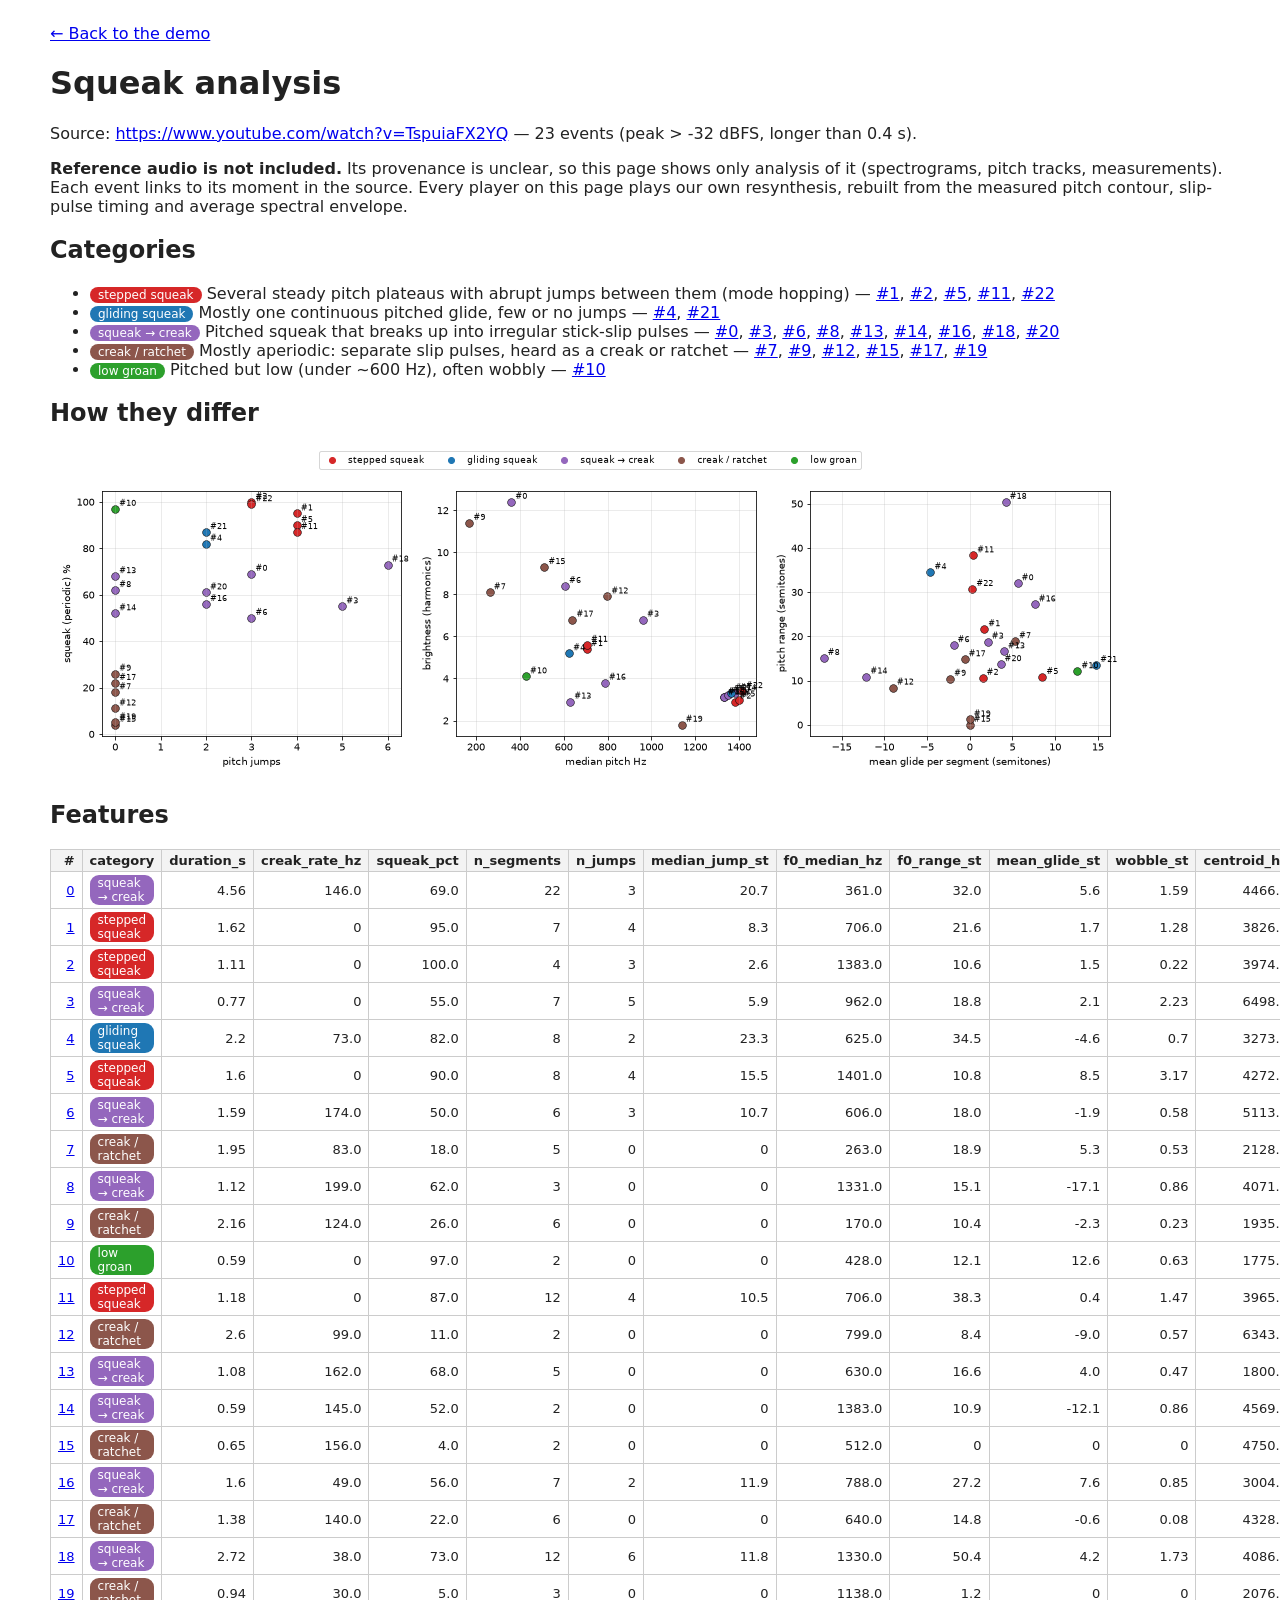
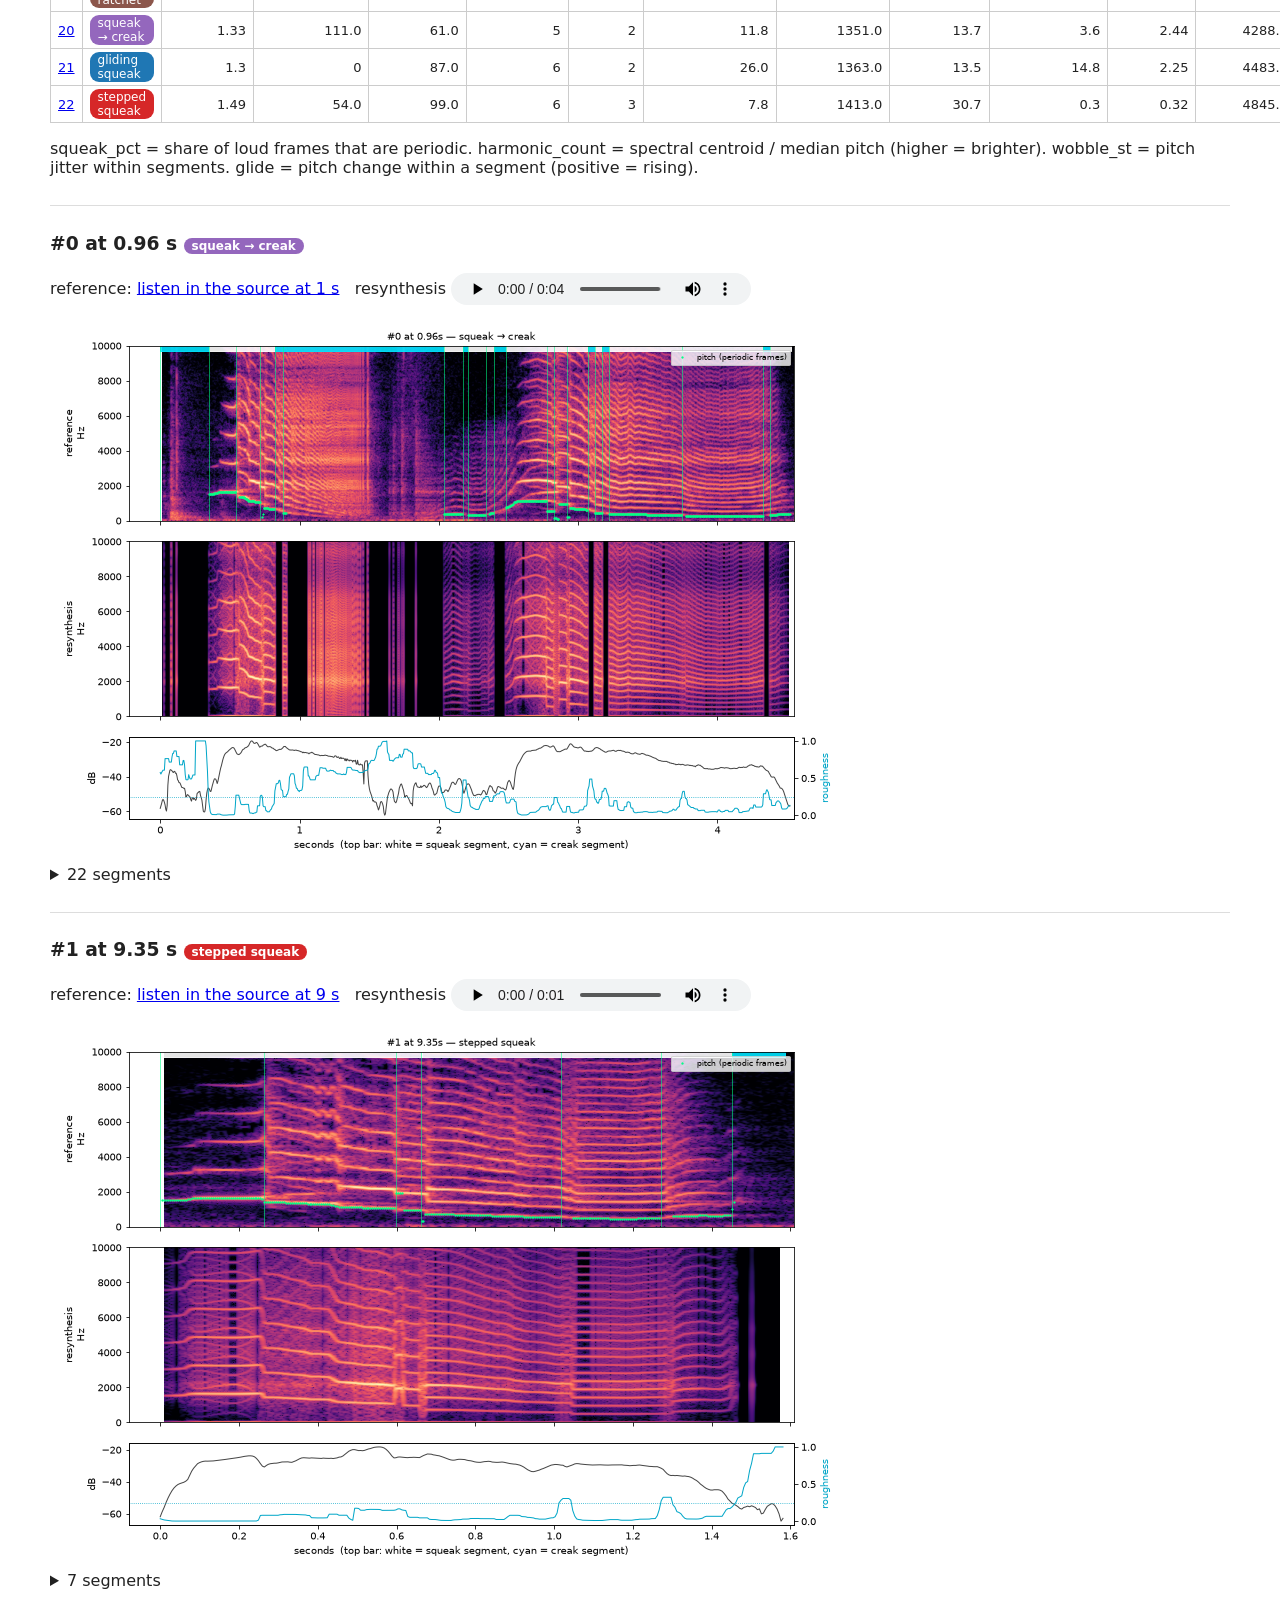
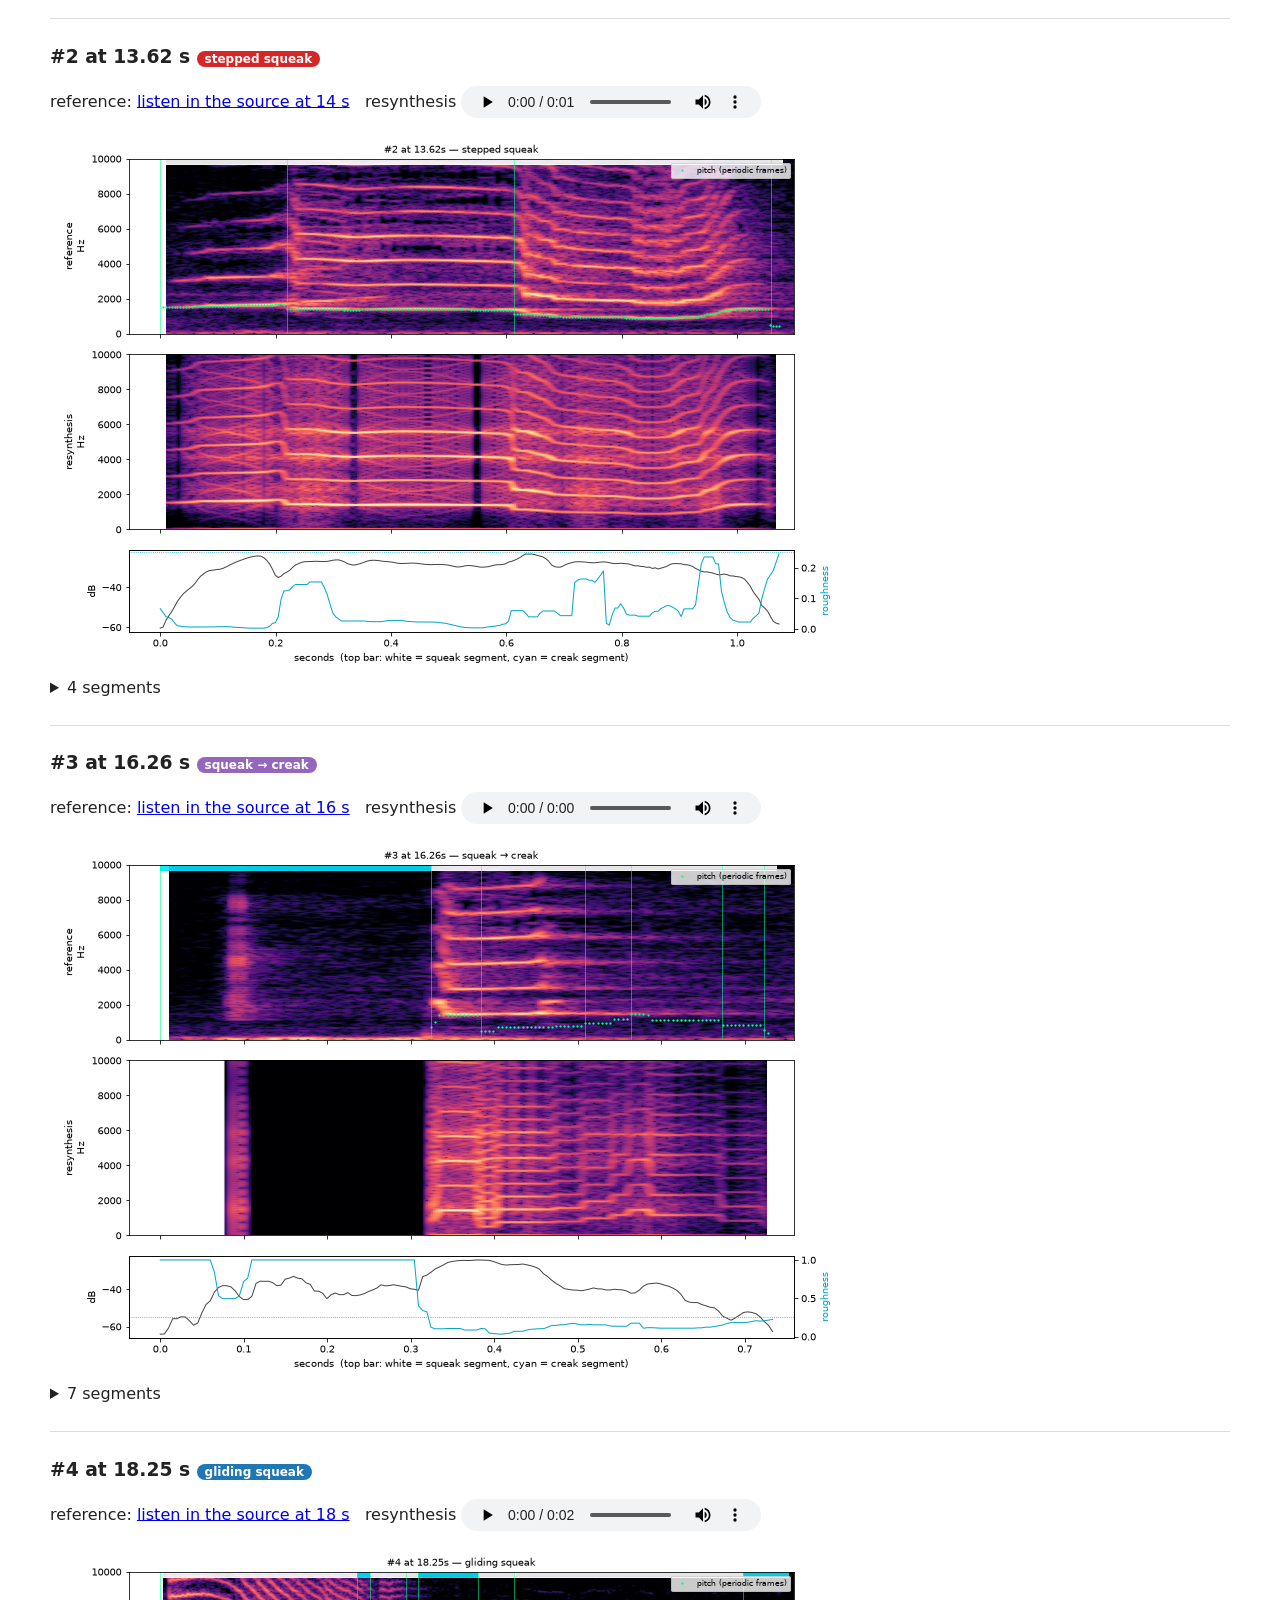
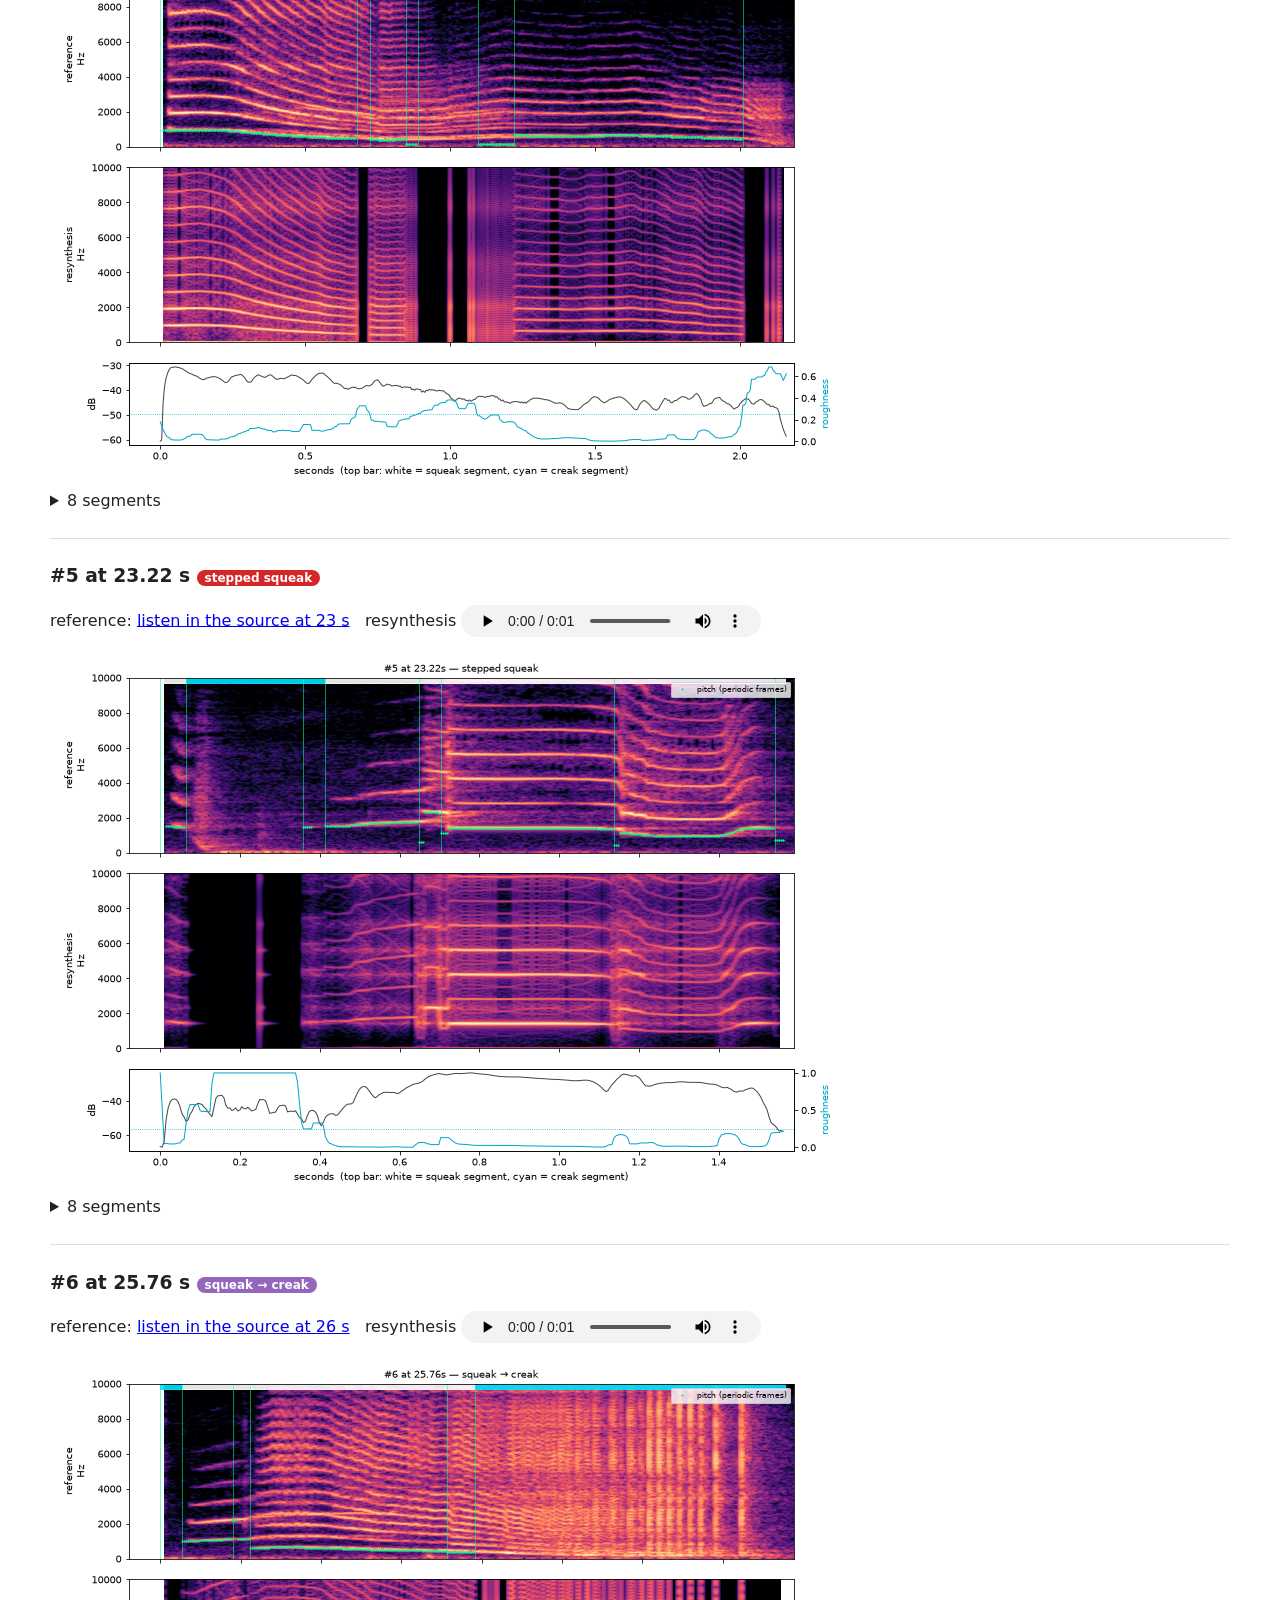
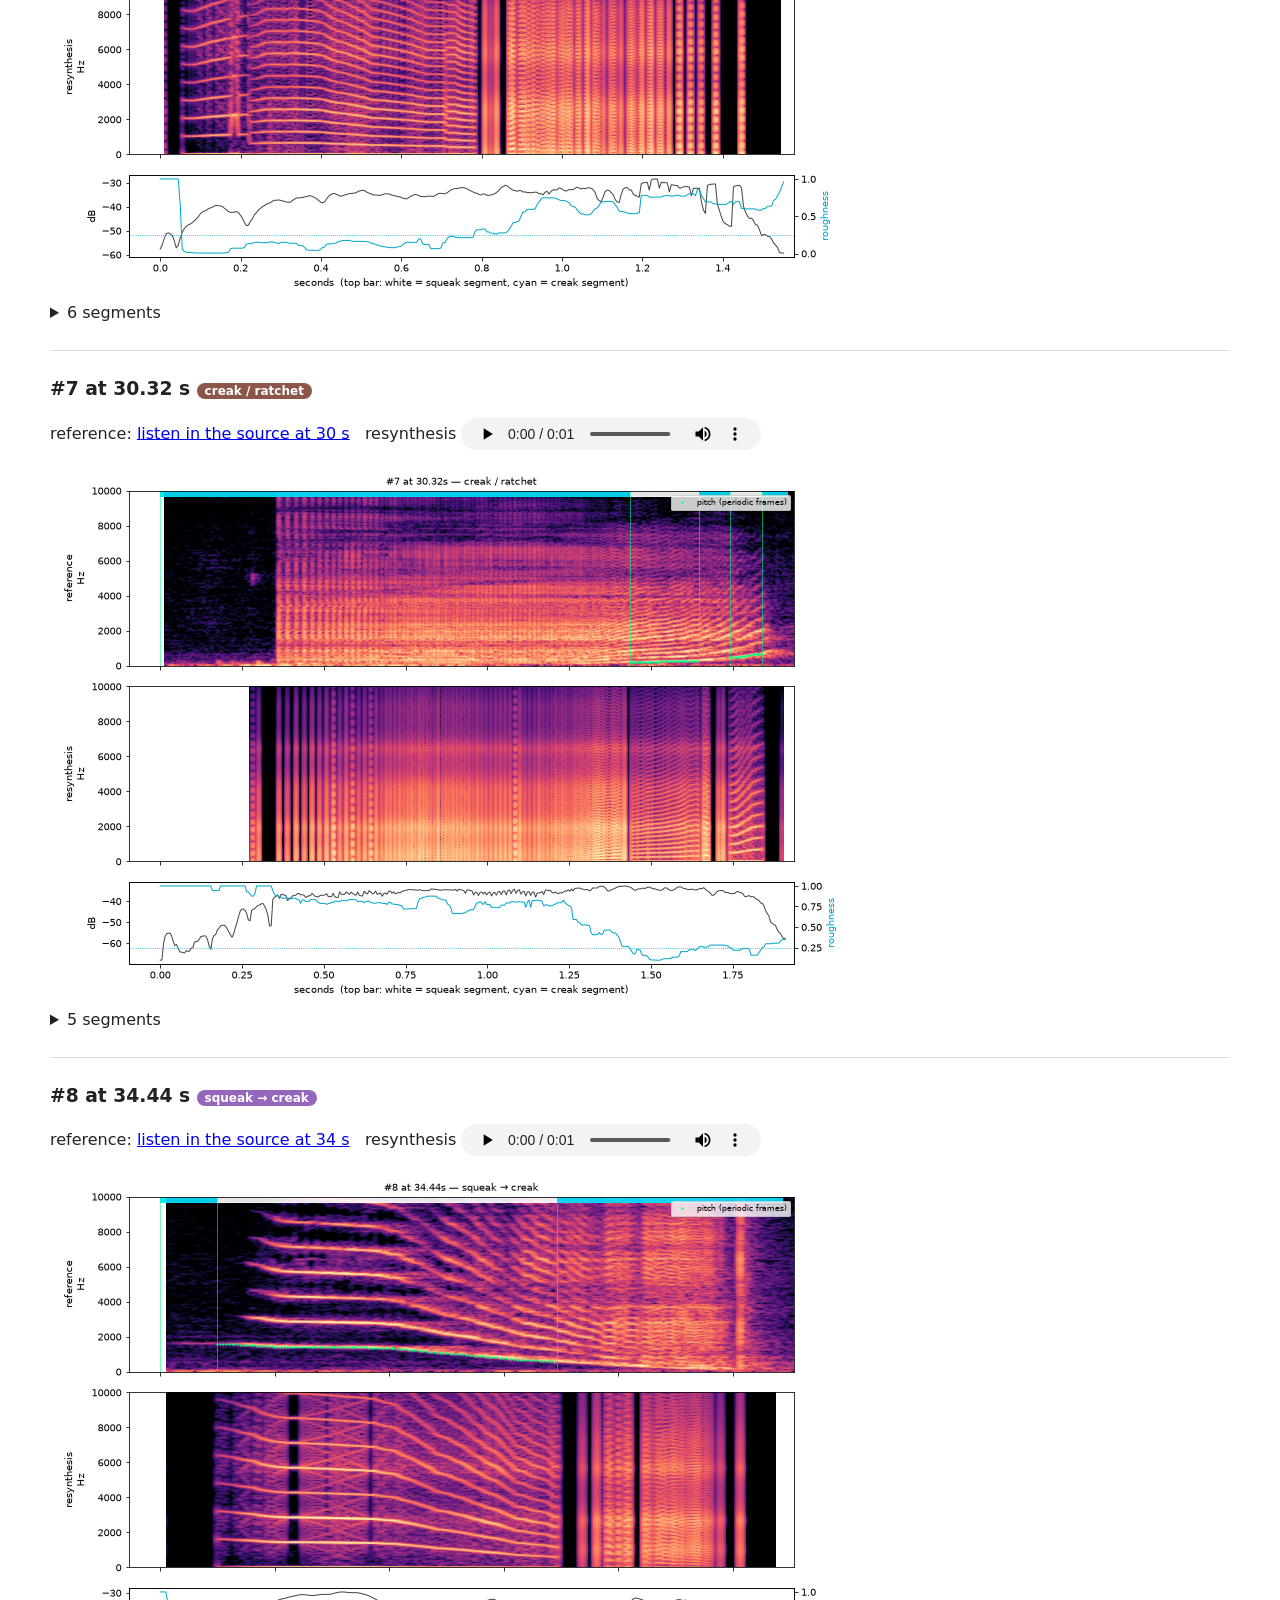
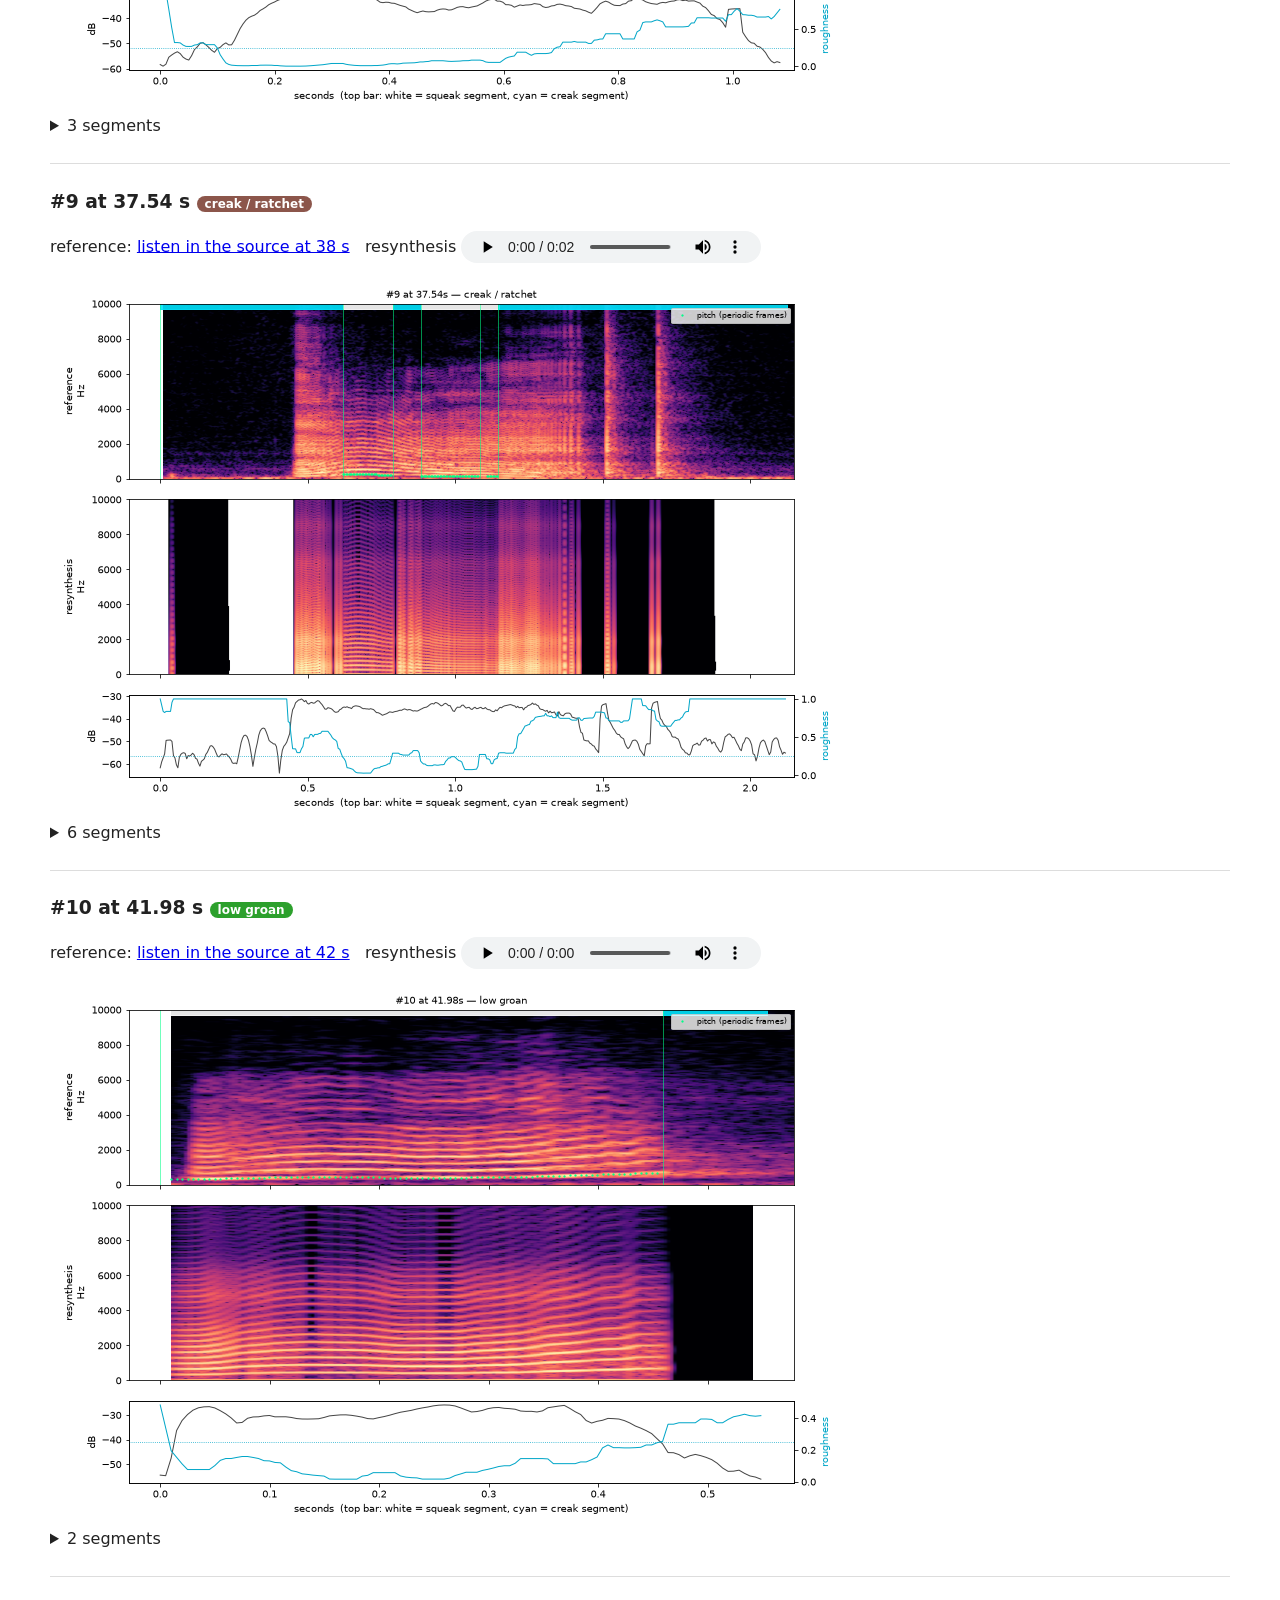
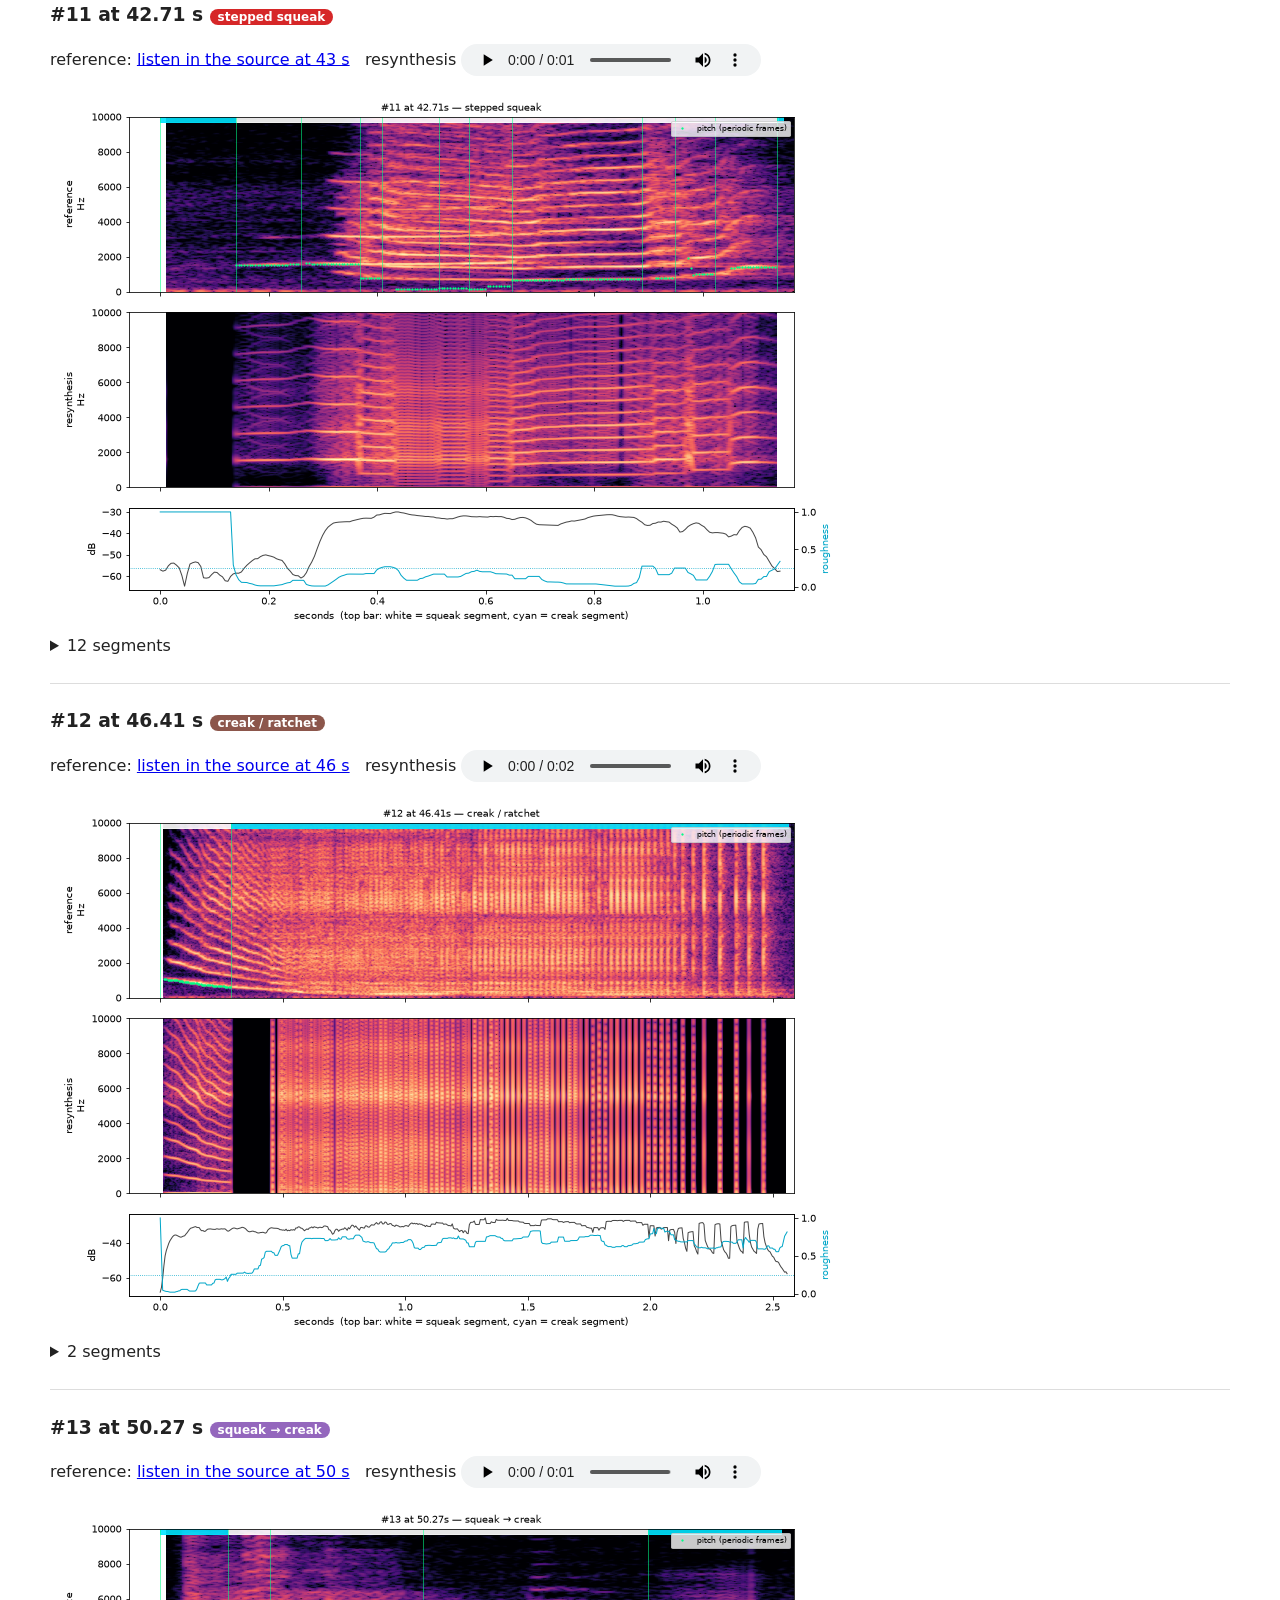
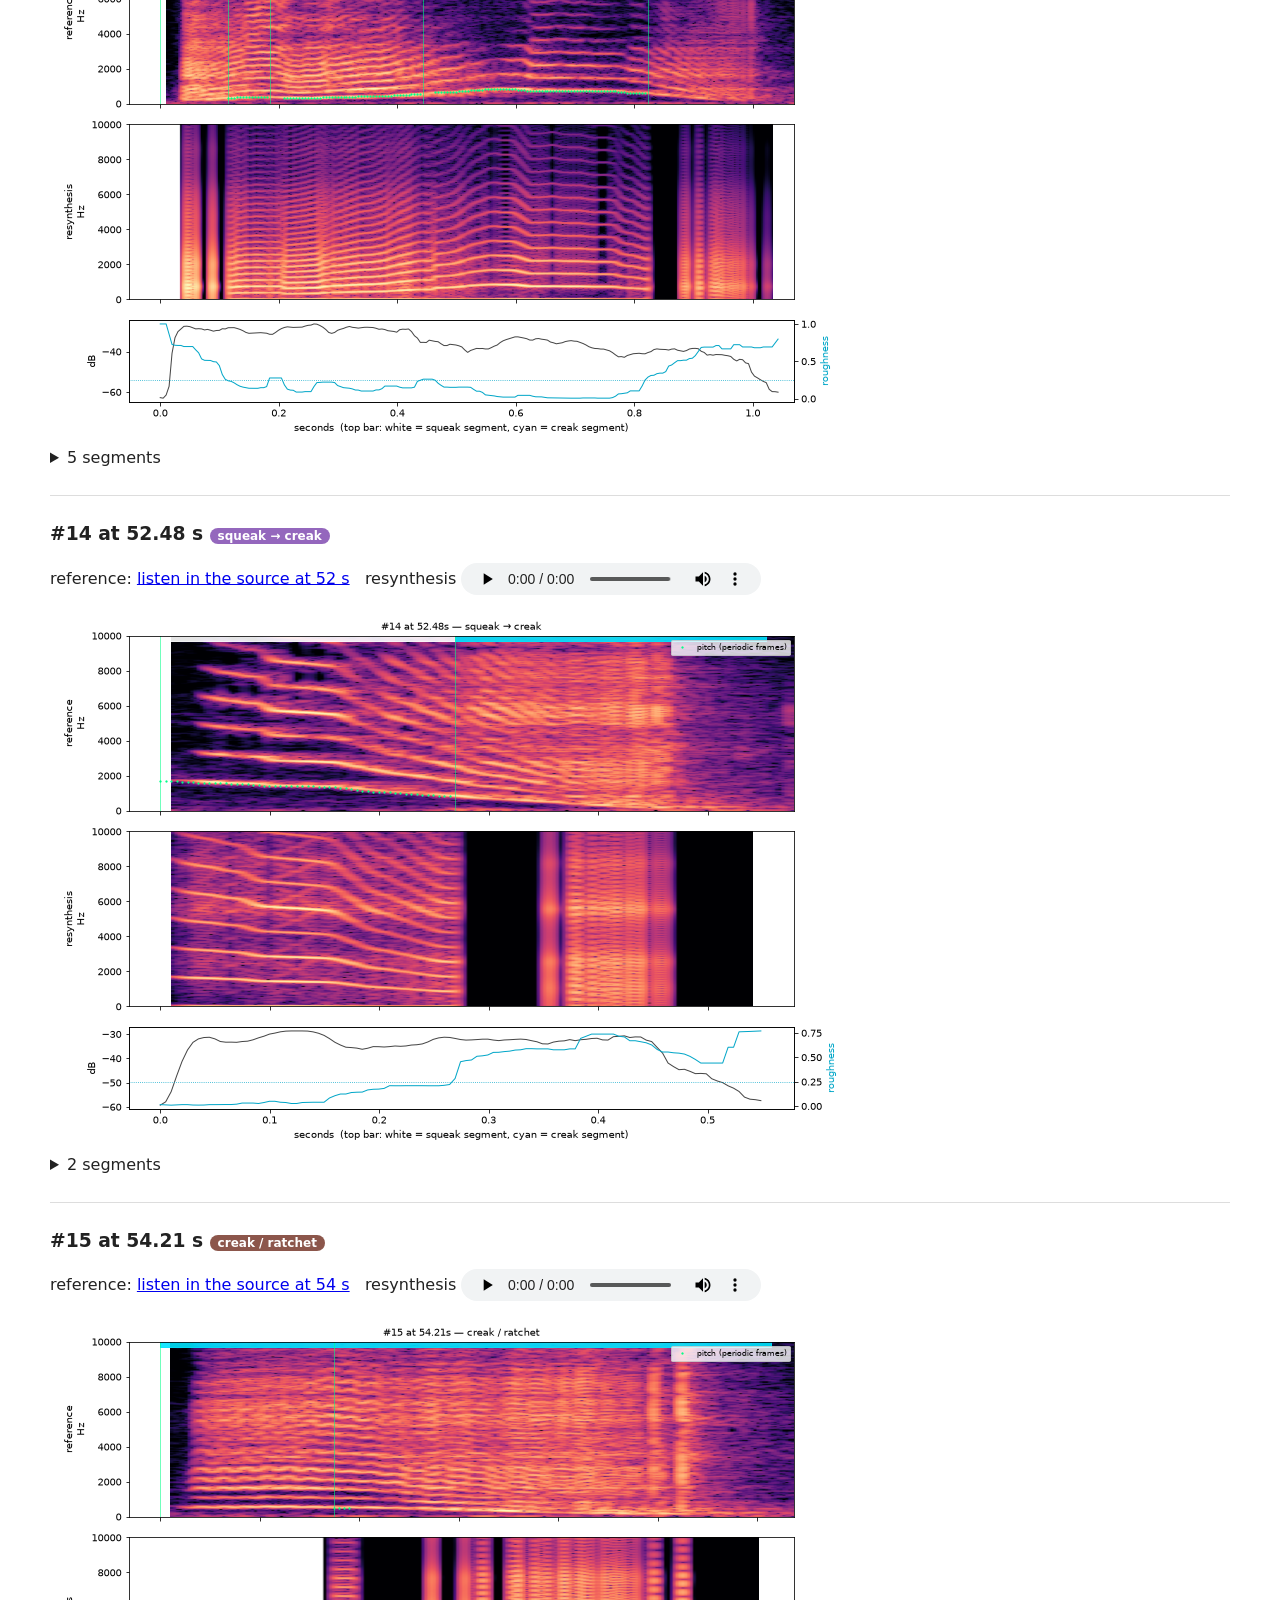
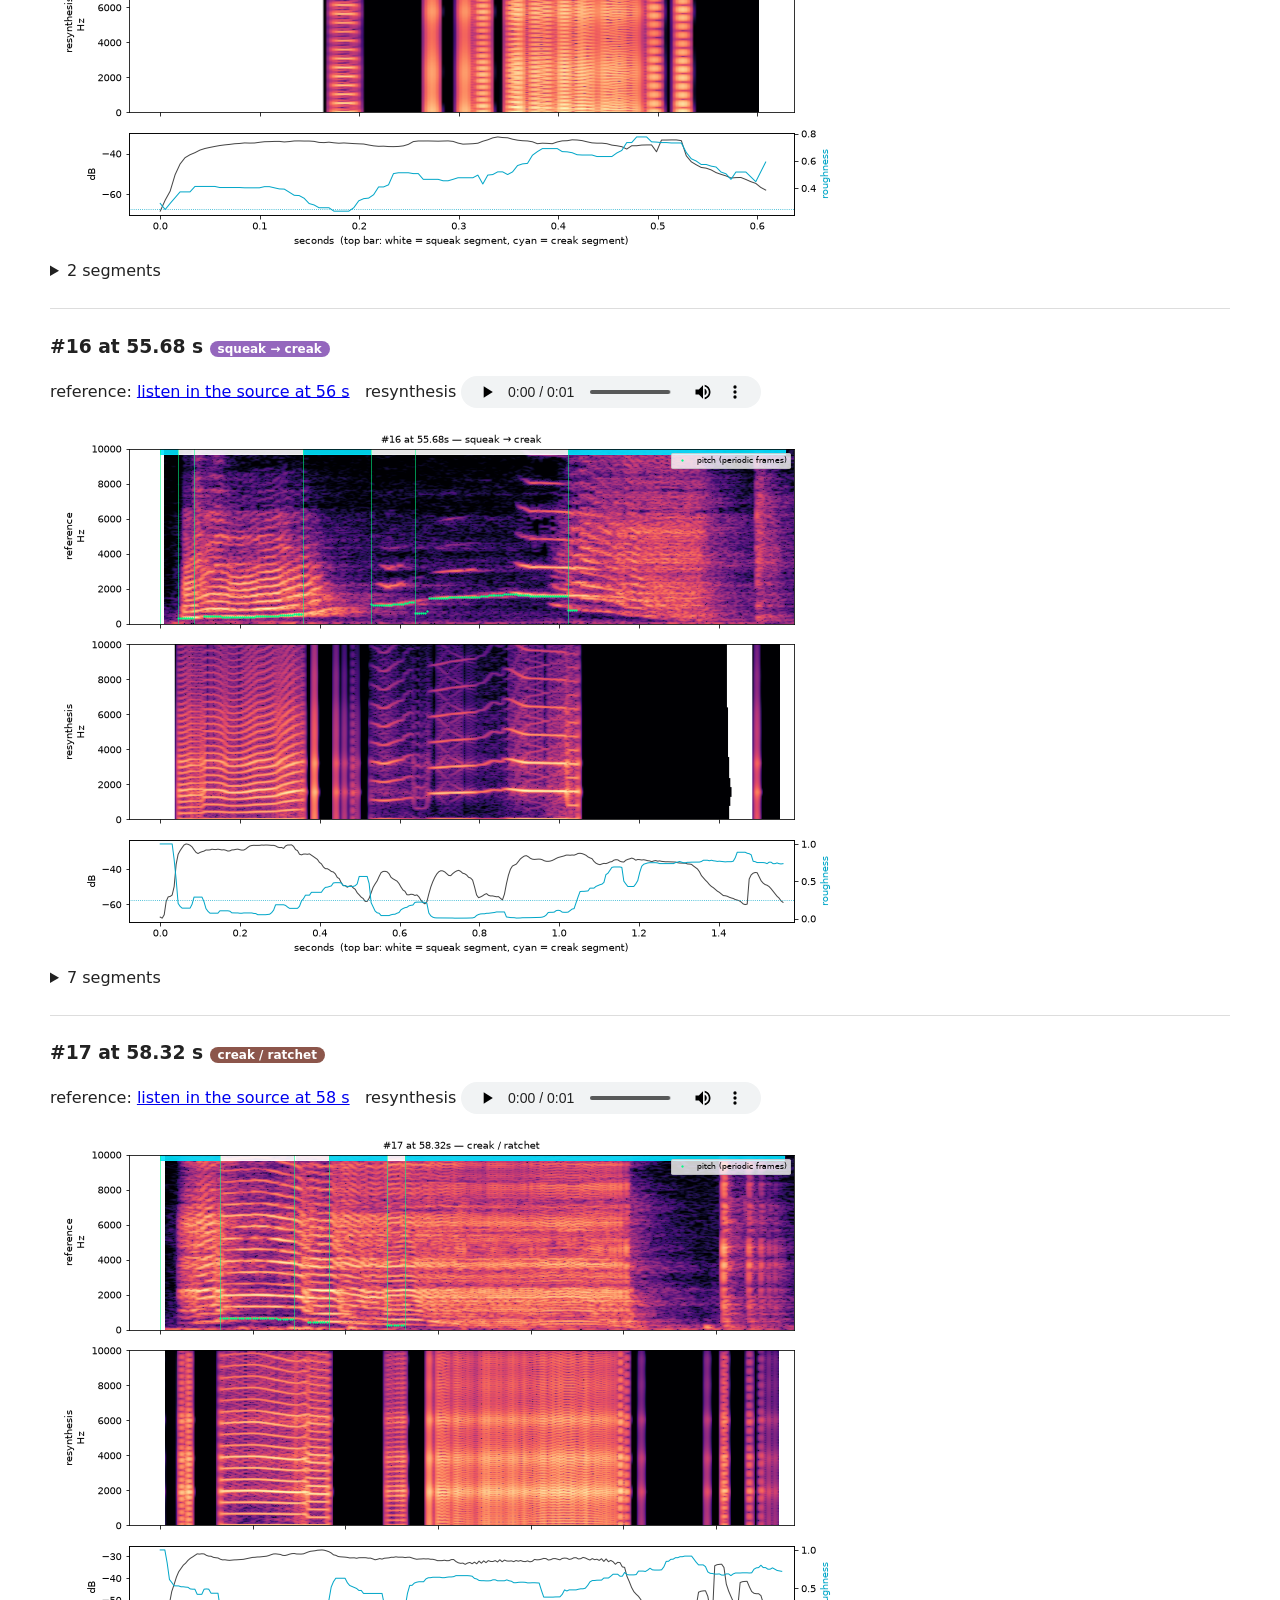
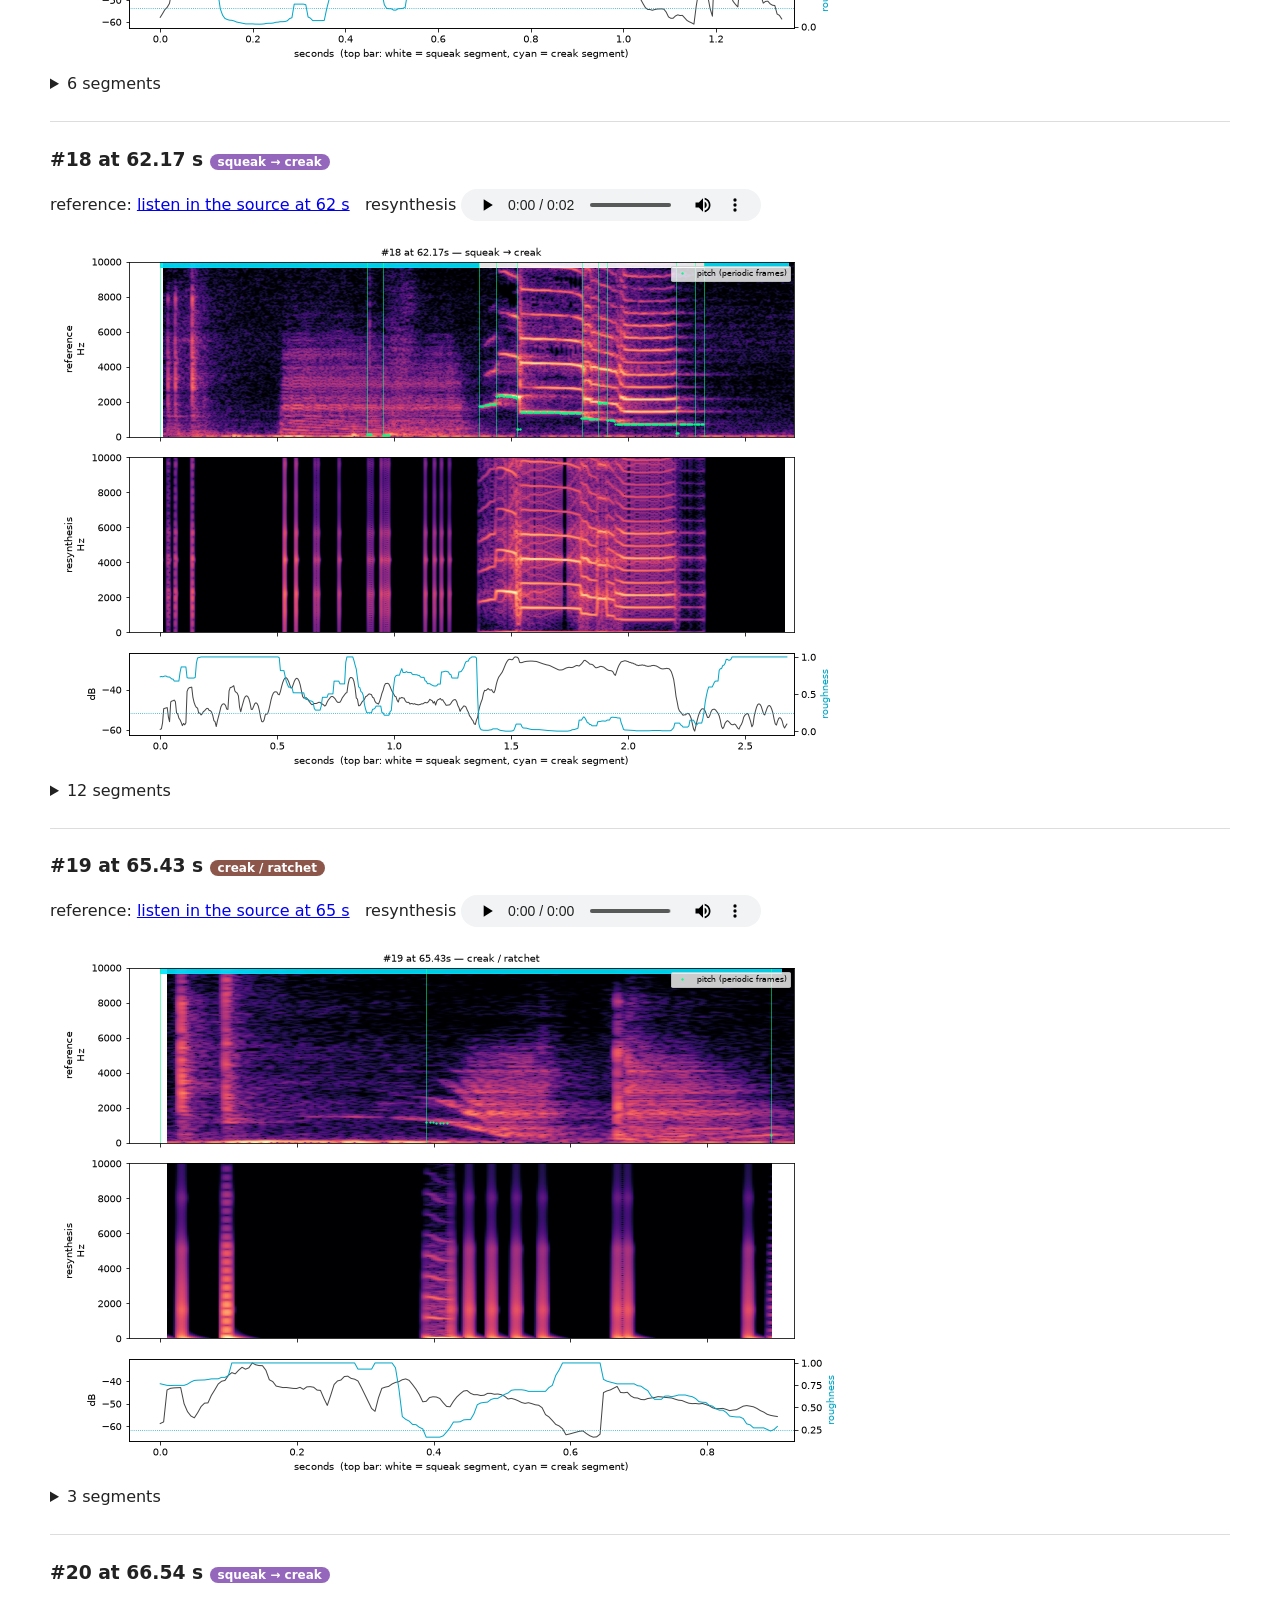
==== analysis/index.html @ 13067f86 "Publish demo site from 1d7bb66" ====
<!DOCTYPE html><html><head><meta charset="utf-8"><title>Squeak analysis</title>
<style>body{font-family:system-ui,sans-serif;max-width:1180px;margin:24px auto;padding:0 16px;color:#222}
table{border-collapse:collapse;font-size:13px}td,th{border:1px solid #ccc;padding:3px 7px;text-align:right}
th{background:#f3f3f3}td.l{text-align:left}.chip{display:inline-block;padding:1px 8px;border-radius:9px;color:#fff;font-size:12px}
.ev{border-top:1px solid #ddd;margin-top:28px;padding-top:8px}audio{height:32px;vertical-align:middle}
img{max-width:100%}code{background:#f3f3f3;padding:1px 4px}</style></head><body><p><a href='../index.html'>← Back to the demo</a></p>
<h1>Squeak analysis</h1><p>Source: <a href='https://www.youtube.com/watch?v=TspuiaFX2YQ'>https://www.youtube.com/watch?v=TspuiaFX2YQ</a> — 23 events
(peak &gt; -32 dBFS, longer than 0.4 s).</p><p><b>Reference audio is not included.</b> Its provenance is unclear, so this page shows only analysis of it (spectrograms, pitch tracks, measurements). Each event links to its moment in the source. Every player on this page plays our own resynthesis, rebuilt from the measured pitch contour, slip-pulse timing and average spectral envelope.</p>
<h2>Categories</h2><ul>
<li><span class='chip' style='background:#d62728'>stepped squeak</span> Several steady pitch plateaus with abrupt jumps between them (mode hopping) — <a href='#ev1'>#1</a>, <a href='#ev2'>#2</a>, <a href='#ev5'>#5</a>, <a href='#ev11'>#11</a>, <a href='#ev22'>#22</a></li>
<li><span class='chip' style='background:#1f77b4'>gliding squeak</span> Mostly one continuous pitched glide, few or no jumps — <a href='#ev4'>#4</a>, <a href='#ev21'>#21</a></li>
<li><span class='chip' style='background:#9467bd'>squeak → creak</span> Pitched squeak that breaks up into irregular stick-slip pulses — <a href='#ev0'>#0</a>, <a href='#ev3'>#3</a>, <a href='#ev6'>#6</a>, <a href='#ev8'>#8</a>, <a href='#ev13'>#13</a>, <a href='#ev14'>#14</a>, <a href='#ev16'>#16</a>, <a href='#ev18'>#18</a>, <a href='#ev20'>#20</a></li>
<li><span class='chip' style='background:#8c564b'>creak / ratchet</span> Mostly aperiodic: separate slip pulses, heard as a creak or ratchet — <a href='#ev7'>#7</a>, <a href='#ev9'>#9</a>, <a href='#ev12'>#12</a>, <a href='#ev15'>#15</a>, <a href='#ev17'>#17</a>, <a href='#ev19'>#19</a></li>
<li><span class='chip' style='background:#2ca02c'>low groan</span> Pitched but low (under ~600 Hz), often wobbly — <a href='#ev10'>#10</a></li>
</ul><h2>How they differ</h2><img src='overview.png'>
<h2>Features</h2><table><tr><th>#</th><th>category</th><th>duration_s</th><th>creak_rate_hz</th><th>squeak_pct</th><th>n_segments</th><th>n_jumps</th><th>median_jump_st</th><th>f0_median_hz</th><th>f0_range_st</th><th>mean_glide_st</th><th>wobble_st</th><th>centroid_hz</th><th>harmonic_count</th></tr>
<tr><td><a href='#ev0'>0</a></td><td class='l'><span class='chip' style='background:#9467bd'>squeak → creak</span></td><td>4.56</td><td>146.0</td><td>69.0</td><td>22</td><td>3</td><td>20.7</td><td>361.0</td><td>32.0</td><td>5.6</td><td>1.59</td><td>4466.0</td><td>12.4</td></tr>
<tr><td><a href='#ev1'>1</a></td><td class='l'><span class='chip' style='background:#d62728'>stepped squeak</span></td><td>1.62</td><td>0</td><td>95.0</td><td>7</td><td>4</td><td>8.3</td><td>706.0</td><td>21.6</td><td>1.7</td><td>1.28</td><td>3826.0</td><td>5.4</td></tr>
<tr><td><a href='#ev2'>2</a></td><td class='l'><span class='chip' style='background:#d62728'>stepped squeak</span></td><td>1.11</td><td>0</td><td>100.0</td><td>4</td><td>3</td><td>2.6</td><td>1383.0</td><td>10.6</td><td>1.5</td><td>0.22</td><td>3974.0</td><td>2.9</td></tr>
<tr><td><a href='#ev3'>3</a></td><td class='l'><span class='chip' style='background:#9467bd'>squeak → creak</span></td><td>0.77</td><td>0</td><td>55.0</td><td>7</td><td>5</td><td>5.9</td><td>962.0</td><td>18.8</td><td>2.1</td><td>2.23</td><td>6498.0</td><td>6.8</td></tr>
<tr><td><a href='#ev4'>4</a></td><td class='l'><span class='chip' style='background:#1f77b4'>gliding squeak</span></td><td>2.2</td><td>73.0</td><td>82.0</td><td>8</td><td>2</td><td>23.3</td><td>625.0</td><td>34.5</td><td>-4.6</td><td>0.7</td><td>3273.0</td><td>5.2</td></tr>
<tr><td><a href='#ev5'>5</a></td><td class='l'><span class='chip' style='background:#d62728'>stepped squeak</span></td><td>1.6</td><td>0</td><td>90.0</td><td>8</td><td>4</td><td>15.5</td><td>1401.0</td><td>10.8</td><td>8.5</td><td>3.17</td><td>4272.0</td><td>3.0</td></tr>
<tr><td><a href='#ev6'>6</a></td><td class='l'><span class='chip' style='background:#9467bd'>squeak → creak</span></td><td>1.59</td><td>174.0</td><td>50.0</td><td>6</td><td>3</td><td>10.7</td><td>606.0</td><td>18.0</td><td>-1.9</td><td>0.58</td><td>5113.0</td><td>8.4</td></tr>
<tr><td><a href='#ev7'>7</a></td><td class='l'><span class='chip' style='background:#8c564b'>creak / ratchet</span></td><td>1.95</td><td>83.0</td><td>18.0</td><td>5</td><td>0</td><td>0</td><td>263.0</td><td>18.9</td><td>5.3</td><td>0.53</td><td>2128.0</td><td>8.1</td></tr>
<tr><td><a href='#ev8'>8</a></td><td class='l'><span class='chip' style='background:#9467bd'>squeak → creak</span></td><td>1.12</td><td>199.0</td><td>62.0</td><td>3</td><td>0</td><td>0</td><td>1331.0</td><td>15.1</td><td>-17.1</td><td>0.86</td><td>4071.0</td><td>3.1</td></tr>
<tr><td><a href='#ev9'>9</a></td><td class='l'><span class='chip' style='background:#8c564b'>creak / ratchet</span></td><td>2.16</td><td>124.0</td><td>26.0</td><td>6</td><td>0</td><td>0</td><td>170.0</td><td>10.4</td><td>-2.3</td><td>0.23</td><td>1935.0</td><td>11.4</td></tr>
<tr><td><a href='#ev10'>10</a></td><td class='l'><span class='chip' style='background:#2ca02c'>low groan</span></td><td>0.59</td><td>0</td><td>97.0</td><td>2</td><td>0</td><td>0</td><td>428.0</td><td>12.1</td><td>12.6</td><td>0.63</td><td>1775.0</td><td>4.1</td></tr>
<tr><td><a href='#ev11'>11</a></td><td class='l'><span class='chip' style='background:#d62728'>stepped squeak</span></td><td>1.18</td><td>0</td><td>87.0</td><td>12</td><td>4</td><td>10.5</td><td>706.0</td><td>38.3</td><td>0.4</td><td>1.47</td><td>3965.0</td><td>5.6</td></tr>
<tr><td><a href='#ev12'>12</a></td><td class='l'><span class='chip' style='background:#8c564b'>creak / ratchet</span></td><td>2.6</td><td>99.0</td><td>11.0</td><td>2</td><td>0</td><td>0</td><td>799.0</td><td>8.4</td><td>-9.0</td><td>0.57</td><td>6343.0</td><td>7.9</td></tr>
<tr><td><a href='#ev13'>13</a></td><td class='l'><span class='chip' style='background:#9467bd'>squeak → creak</span></td><td>1.08</td><td>162.0</td><td>68.0</td><td>5</td><td>0</td><td>0</td><td>630.0</td><td>16.6</td><td>4.0</td><td>0.47</td><td>1800.0</td><td>2.9</td></tr>
<tr><td><a href='#ev14'>14</a></td><td class='l'><span class='chip' style='background:#9467bd'>squeak → creak</span></td><td>0.59</td><td>145.0</td><td>52.0</td><td>2</td><td>0</td><td>0</td><td>1383.0</td><td>10.9</td><td>-12.1</td><td>0.86</td><td>4569.0</td><td>3.3</td></tr>
<tr><td><a href='#ev15'>15</a></td><td class='l'><span class='chip' style='background:#8c564b'>creak / ratchet</span></td><td>0.65</td><td>156.0</td><td>4.0</td><td>2</td><td>0</td><td>0</td><td>512.0</td><td>0</td><td>0</td><td>0</td><td>4750.0</td><td>9.3</td></tr>
<tr><td><a href='#ev16'>16</a></td><td class='l'><span class='chip' style='background:#9467bd'>squeak → creak</span></td><td>1.6</td><td>49.0</td><td>56.0</td><td>7</td><td>2</td><td>11.9</td><td>788.0</td><td>27.2</td><td>7.6</td><td>0.85</td><td>3004.0</td><td>3.8</td></tr>
<tr><td><a href='#ev17'>17</a></td><td class='l'><span class='chip' style='background:#8c564b'>creak / ratchet</span></td><td>1.38</td><td>140.0</td><td>22.0</td><td>6</td><td>0</td><td>0</td><td>640.0</td><td>14.8</td><td>-0.6</td><td>0.08</td><td>4328.0</td><td>6.8</td></tr>
<tr><td><a href='#ev18'>18</a></td><td class='l'><span class='chip' style='background:#9467bd'>squeak → creak</span></td><td>2.72</td><td>38.0</td><td>73.0</td><td>12</td><td>6</td><td>11.8</td><td>1330.0</td><td>50.4</td><td>4.2</td><td>1.73</td><td>4086.0</td><td>3.1</td></tr>
<tr><td><a href='#ev19'>19</a></td><td class='l'><span class='chip' style='background:#8c564b'>creak / ratchet</span></td><td>0.94</td><td>30.0</td><td>5.0</td><td>3</td><td>0</td><td>0</td><td>1138.0</td><td>1.2</td><td>0</td><td>0</td><td>2076.0</td><td>1.8</td></tr>
<tr><td><a href='#ev20'>20</a></td><td class='l'><span class='chip' style='background:#9467bd'>squeak → creak</span></td><td>1.33</td><td>111.0</td><td>61.0</td><td>5</td><td>2</td><td>11.8</td><td>1351.0</td><td>13.7</td><td>3.6</td><td>2.44</td><td>4288.0</td><td>3.2</td></tr>
<tr><td><a href='#ev21'>21</a></td><td class='l'><span class='chip' style='background:#1f77b4'>gliding squeak</span></td><td>1.3</td><td>0</td><td>87.0</td><td>6</td><td>2</td><td>26.0</td><td>1363.0</td><td>13.5</td><td>14.8</td><td>2.25</td><td>4483.0</td><td>3.3</td></tr>
<tr><td><a href='#ev22'>22</a></td><td class='l'><span class='chip' style='background:#d62728'>stepped squeak</span></td><td>1.49</td><td>54.0</td><td>99.0</td><td>6</td><td>3</td><td>7.8</td><td>1413.0</td><td>30.7</td><td>0.3</td><td>0.32</td><td>4845.0</td><td>3.4</td></tr>
</table><p>squeak_pct = share of loud frames that are periodic. harmonic_count = spectral centroid / median pitch (higher = brighter). wobble_st = pitch jitter within segments. glide = pitch change within a segment (positive = rising).</p>
<div class='ev' id='ev0'><h3>#0 at 0.96 s
<span class='chip' style='background:#9467bd'>squeak → creak</span></h3>
<p>reference: <a href='https://www.youtube.com/watch?v=TspuiaFX2YQ&amp;t=0s'>listen in the source at 1 s</a> &nbsp; resynthesis <audio controls src='ev0_resynth.wav'></audio></p>
<img src='ev0.png'>
<details><summary>22 segments</summary><table>
<tr><th>start s</th><th>dur s</th><th>type</th><th>f0 start</th><th>f0 end</th><th>roughness</th><th>level dB</th></tr>
<tr><td>0.0</td><td>0.349</td><td class='l'>creak</td><td></td><td></td><td>0.737</td><td>-46.0</td></tr><tr><td>0.349</td><td>0.195</td><td class='l'>squeak</td><td>1541.3</td><td>1635.2</td><td>0.009</td><td>-30.0</td></tr><tr><td>0.544</td><td>0.175</td><td class='l'>squeak</td><td>1363.5</td><td>1060.5</td><td>0.144</td><td>-22.6</td></tr><tr><td>0.718</td><td>0.105</td><td class='l'>squeak</td><td>408.6</td><td>665.9</td><td>0.116</td><td>-22.5</td></tr><tr><td>0.823</td><td>0.06</td><td class='l'>creak</td><td></td><td></td><td>0.425</td><td>-24.3</td></tr><tr><td>0.883</td><td>1.152</td><td class='l'>creak</td><td>446.6</td><td>444.4</td><td>0.603</td><td>-32.4</td></tr><tr><td>2.035</td><td>0.135</td><td class='l'>squeak</td><td>362.3</td><td>380.3</td><td>0.063</td><td>-44.4</td></tr><tr><td>2.17</td><td>0.04</td><td class='l'>creak</td><td></td><td></td><td>0.475</td><td>-46.6</td></tr><tr><td>2.21</td><td>0.125</td><td class='l'>squeak</td><td>301.5</td><td>328.4</td><td>0.116</td><td>-48.6</td></tr><tr><td>2.335</td><td>0.06</td><td class='l'>squeak</td><td>409.1</td><td>436.1</td><td>0.226</td><td>-47.3</td></tr><tr><td>2.395</td><td>0.085</td><td class='l'>creak</td><td></td><td></td><td>0.288</td><td>-47.1</td></tr><tr><td>2.479</td><td>0.294</td><td class='l'>squeak</td><td>759.5</td><td>1134.6</td><td>0.06</td><td>-27.7</td></tr><tr><td>2.774</td><td>0.055</td><td class='l'>squeak</td><td>560.4</td><td>538.3</td><td>0.127</td><td>-22.5</td></tr><tr><td>2.829</td><td>0.095</td><td class='l'>squeak</td><td>162.2</td><td>946.5</td><td>0.119</td><td>-24.7</td></tr><tr><td>2.923</td><td>0.145</td><td class='l'>squeak</td><td>236.2</td><td>635.9</td><td>0.072</td><td>-23.1</td></tr><tr><td>3.068</td><td>0.05</td><td class='l'>creak</td><td></td><td></td><td>0.394</td><td>-25.1</td></tr><tr><td>3.118</td><td>0.055</td><td class='l'>squeak</td><td>449.7</td><td>427.1</td><td>0.214</td><td>-23.6</td></tr><tr><td>3.173</td><td>0.05</td><td class='l'>creak</td><td></td><td></td><td>0.325</td><td>-25.4</td></tr><tr><td>3.223</td><td>0.524</td><td class='l'>squeak</td><td>377.2</td><td>317.8</td><td>0.055</td><td>-27.9</td></tr><tr><td>3.746</td><td>0.584</td><td class='l'>squeak</td><td>288.4</td><td>289.2</td><td>0.067</td><td>-34.4</td></tr><tr><td>4.33</td><td>0.045</td><td class='l'>creak</td><td></td><td></td><td>0.289</td><td>-36.1</td></tr><tr><td>4.375</td><td>0.15</td><td class='l'>squeak</td><td>331.5</td><td>380.7</td><td>0.131</td><td>-44.8</td></tr></table></details></div>
<div class='ev' id='ev1'><h3>#1 at 9.35 s
<span class='chip' style='background:#d62728'>stepped squeak</span></h3>
<p>reference: <a href='https://www.youtube.com/watch?v=TspuiaFX2YQ&amp;t=9s'>listen in the source at 9 s</a> &nbsp; resynthesis <audio controls src='ev1_resynth.wav'></audio></p>
<img src='ev1.png'>
<details><summary>7 segments</summary><table>
<tr><th>start s</th><th>dur s</th><th>type</th><th>f0 start</th><th>f0 end</th><th>roughness</th><th>level dB</th></tr>
<tr><td>0.0</td><td>0.264</td><td class='l'>squeak</td><td>1511.1</td><td>1632.7</td><td>0.003</td><td>-28.9</td></tr><tr><td>0.264</td><td>0.334</td><td class='l'>squeak</td><td>1413.7</td><td>1050.8</td><td>0.09</td><td>-23.4</td></tr><tr><td>0.599</td><td>0.065</td><td class='l'>squeak</td><td>1919.5</td><td>936.1</td><td>0.065</td><td>-24.8</td></tr><tr><td>0.663</td><td>0.354</td><td class='l'>squeak</td><td>310.2</td><td>551.3</td><td>0.035</td><td>-27.3</td></tr><tr><td>1.018</td><td>0.254</td><td class='l'>squeak</td><td>469.3</td><td>474.5</td><td>0.023</td><td>-29.7</td></tr><tr><td>1.272</td><td>0.18</td><td class='l'>squeak</td><td>602.6</td><td>679.8</td><td>0.067</td><td>-39.0</td></tr><tr><td>1.452</td><td>0.135</td><td class='l'>creak</td><td></td><td></td><td>0.909</td><td>-56.3</td></tr></table></details></div>
<div class='ev' id='ev2'><h3>#2 at 13.62 s
<span class='chip' style='background:#d62728'>stepped squeak</span></h3>
<p>reference: <a href='https://www.youtube.com/watch?v=TspuiaFX2YQ&amp;t=13s'>listen in the source at 14 s</a> &nbsp; resynthesis <audio controls src='ev2_resynth.wav'></audio></p>
<img src='ev2.png'>
<details><summary>4 segments</summary><table>
<tr><th>start s</th><th>dur s</th><th>type</th><th>f0 start</th><th>f0 end</th><th>roughness</th><th>level dB</th></tr>
<tr><td>0.0</td><td>0.22</td><td class='l'>squeak</td><td>1510.6</td><td>1667.9</td><td>0.007</td><td>-31.3</td></tr><tr><td>0.22</td><td>0.394</td><td class='l'>squeak</td><td>1431.2</td><td>1347.5</td><td>0.024</td><td>-28.1</td></tr><tr><td>0.614</td><td>0.444</td><td class='l'>squeak</td><td>1130.4</td><td>1412.4</td><td>0.059</td><td>-29.2</td></tr><tr><td>1.058</td><td>0.02</td><td class='l'>squeak</td><td>466.1</td><td>465.9</td><td>0.205</td><td>-56.8</td></tr></table></details></div>
<div class='ev' id='ev3'><h3>#3 at 16.26 s
<span class='chip' style='background:#9467bd'>squeak → creak</span></h3>
<p>reference: <a href='https://www.youtube.com/watch?v=TspuiaFX2YQ&amp;t=16s'>listen in the source at 16 s</a> &nbsp; resynthesis <audio controls src='ev3_resynth.wav'></audio></p>
<img src='ev3.png'>
<details><summary>7 segments</summary><table>
<tr><th>start s</th><th>dur s</th><th>type</th><th>f0 start</th><th>f0 end</th><th>roughness</th><th>level dB</th></tr>
<tr><td>0.0</td><td>0.324</td><td class='l'>creak</td><td></td><td></td><td>1.903</td><td>-40.2</td></tr><tr><td>0.324</td><td>0.06</td><td class='l'>squeak</td><td>1005.9</td><td>1409.4</td><td>0.102</td><td>-25.8</td></tr><tr><td>0.384</td><td>0.125</td><td class='l'>squeak</td><td>484.6</td><td>774.2</td><td>0.101</td><td>-29.2</td></tr><tr><td>0.509</td><td>0.055</td><td class='l'>squeak</td><td>962.5</td><td>1154.8</td><td>0.152</td><td>-40.1</td></tr><tr><td>0.564</td><td>0.11</td><td class='l'>squeak</td><td>1439.8</td><td>1147.1</td><td>0.113</td><td>-41.6</td></tr><tr><td>0.673</td><td>0.05</td><td class='l'>squeak</td><td>817.2</td><td>817.0</td><td>0.182</td><td>-53.9</td></tr><tr><td>0.723</td><td>0.015</td><td class='l'>squeak</td><td></td><td></td><td>0.215</td><td>-59.5</td></tr></table></details></div>
<div class='ev' id='ev4'><h3>#4 at 18.25 s
<span class='chip' style='background:#1f77b4'>gliding squeak</span></h3>
<p>reference: <a href='https://www.youtube.com/watch?v=TspuiaFX2YQ&amp;t=18s'>listen in the source at 18 s</a> &nbsp; resynthesis <audio controls src='ev4_resynth.wav'></audio></p>
<img src='ev4.png'>
<details><summary>8 segments</summary><table>
<tr><th>start s</th><th>dur s</th><th>type</th><th>f0 start</th><th>f0 end</th><th>roughness</th><th>level dB</th></tr>
<tr><td>0.0</td><td>0.678</td><td class='l'>squeak</td><td>955.3</td><td>479.3</td><td>0.095</td><td>-34.9</td></tr><tr><td>0.678</td><td>0.045</td><td class='l'>creak</td><td></td><td></td><td>0.328</td><td>-38.8</td></tr><tr><td>0.723</td><td>0.125</td><td class='l'>squeak</td><td>429.3</td><td>411.1</td><td>0.182</td><td>-37.7</td></tr><tr><td>0.848</td><td>0.04</td><td class='l'>squeak</td><td>137.3</td><td>136.7</td><td>0.232</td><td>-39.2</td></tr><tr><td>0.888</td><td>0.21</td><td class='l'>creak</td><td></td><td></td><td>0.331</td><td>-41.7</td></tr><tr><td>1.098</td><td>0.125</td><td class='l'>squeak</td><td>126.2</td><td>130.4</td><td>0.214</td><td>-43.3</td></tr><tr><td>1.222</td><td>0.788</td><td class='l'>squeak</td><td>644.3</td><td>453.2</td><td>0.026</td><td>-44.6</td></tr><tr><td>2.01</td><td>0.155</td><td class='l'>creak</td><td></td><td></td><td>0.594</td><td>-46.1</td></tr></table></details></div>
<div class='ev' id='ev5'><h3>#5 at 23.22 s
<span class='chip' style='background:#d62728'>stepped squeak</span></h3>
<p>reference: <a href='https://www.youtube.com/watch?v=TspuiaFX2YQ&amp;t=23s'>listen in the source at 23 s</a> &nbsp; resynthesis <audio controls src='ev5_resynth.wav'></audio></p>
<img src='ev5.png'>
<details><summary>8 segments</summary><table>
<tr><th>start s</th><th>dur s</th><th>type</th><th>f0 start</th><th>f0 end</th><th>roughness</th><th>level dB</th></tr>
<tr><td>0.0</td><td>0.065</td><td class='l'>squeak</td><td>1534.2</td><td>1443.0</td><td>0.054</td><td>-44.4</td></tr><tr><td>0.065</td><td>0.294</td><td class='l'>creak</td><td></td><td></td><td>1.6</td><td>-43.4</td></tr><tr><td>0.359</td><td>0.055</td><td class='l'>creak</td><td>1492.3</td><td>1490.5</td><td>0.296</td><td>-48.9</td></tr><tr><td>0.414</td><td>0.234</td><td class='l'>squeak</td><td>1549.5</td><td>1767.8</td><td>0.006</td><td>-36.0</td></tr><tr><td>0.649</td><td>0.055</td><td class='l'>squeak</td><td>590.5</td><td>2304.4</td><td>0.048</td><td>-25.9</td></tr><tr><td>0.703</td><td>0.434</td><td class='l'>squeak</td><td>1134.5</td><td>1354.8</td><td>0.022</td><td>-26.2</td></tr><tr><td>1.137</td><td>0.404</td><td class='l'>squeak</td><td>448.3</td><td>1423.6</td><td>0.03</td><td>-30.1</td></tr><tr><td>1.541</td><td>0.025</td><td class='l'>squeak</td><td>712.5</td><td>712.5</td><td>0.2</td><td>-56.5</td></tr></table></details></div>
<div class='ev' id='ev6'><h3>#6 at 25.76 s
<span class='chip' style='background:#9467bd'>squeak → creak</span></h3>
<p>reference: <a href='https://www.youtube.com/watch?v=TspuiaFX2YQ&amp;t=25s'>listen in the source at 26 s</a> &nbsp; resynthesis <audio controls src='ev6_resynth.wav'></audio></p>
<img src='ev6.png'>
<details><summary>6 segments</summary><table>
<tr><th>start s</th><th>dur s</th><th>type</th><th>f0 start</th><th>f0 end</th><th>roughness</th><th>level dB</th></tr>
<tr><td>0.0</td><td>0.055</td><td class='l'>creak</td><td></td><td></td><td>1.523</td><td>-53.6</td></tr><tr><td>0.055</td><td>0.125</td><td class='l'>squeak</td><td>1029.3</td><td>1105.6</td><td>0.008</td><td>-42.6</td></tr><tr><td>0.18</td><td>0.045</td><td class='l'>squeak</td><td>2232.8</td><td>1132.1</td><td>0.072</td><td>-44.1</td></tr><tr><td>0.224</td><td>0.489</td><td class='l'>squeak</td><td>611.5</td><td>456.5</td><td>0.137</td><td>-36.0</td></tr><tr><td>0.713</td><td>0.07</td><td class='l'>squeak</td><td>408.1</td><td>383.0</td><td>0.214</td><td>-32.8</td></tr><tr><td>0.783</td><td>0.773</td><td class='l'>creak</td><td></td><td></td><td>0.659</td><td>-34.3</td></tr></table></details></div>
<div class='ev' id='ev7'><h3>#7 at 30.32 s
<span class='chip' style='background:#8c564b'>creak / ratchet</span></h3>
<p>reference: <a href='https://www.youtube.com/watch?v=TspuiaFX2YQ&amp;t=30s'>listen in the source at 30 s</a> &nbsp; resynthesis <audio controls src='ev7_resynth.wav'></audio></p>
<img src='ev7.png'>
<details><summary>5 segments</summary><table>
<tr><th>start s</th><th>dur s</th><th>type</th><th>f0 start</th><th>f0 end</th><th>roughness</th><th>level dB</th></tr>
<tr><td>0.0</td><td>1.437</td><td class='l'>creak</td><td></td><td></td><td>0.809</td><td>-37.5</td></tr><tr><td>1.437</td><td>0.21</td><td class='l'>squeak</td><td>217.0</td><td>292.3</td><td>0.152</td><td>-34.1</td></tr><tr><td>1.646</td><td>0.095</td><td class='l'>creak</td><td></td><td></td><td>0.28</td><td>-35.2</td></tr><tr><td>1.741</td><td>0.1</td><td class='l'>squeak</td><td>484.3</td><td>665.7</td><td>0.218</td><td>-37.3</td></tr><tr><td>1.841</td><td>0.075</td><td class='l'>creak</td><td></td><td></td><td>0.303</td><td>-49.0</td></tr></table></details></div>
<div class='ev' id='ev8'><h3>#8 at 34.44 s
<span class='chip' style='background:#9467bd'>squeak → creak</span></h3>
<p>reference: <a href='https://www.youtube.com/watch?v=TspuiaFX2YQ&amp;t=34s'>listen in the source at 34 s</a> &nbsp; resynthesis <audio controls src='ev8_resynth.wav'></audio></p>
<img src='ev8.png'>
<details><summary>3 segments</summary><table>
<tr><th>start s</th><th>dur s</th><th>type</th><th>f0 start</th><th>f0 end</th><th>roughness</th><th>level dB</th></tr>
<tr><td>0.0</td><td>0.1</td><td class='l'>creak</td><td></td><td></td><td>0.303</td><td>-53.7</td></tr><tr><td>0.1</td><td>0.594</td><td class='l'>squeak</td><td>1599.4</td><td>595.9</td><td>0.038</td><td>-34.2</td></tr><tr><td>0.693</td><td>0.394</td><td class='l'>creak</td><td></td><td></td><td>0.582</td><td>-36.3</td></tr></table></details></div>
<div class='ev' id='ev9'><h3>#9 at 37.54 s
<span class='chip' style='background:#8c564b'>creak / ratchet</span></h3>
<p>reference: <a href='https://www.youtube.com/watch?v=TspuiaFX2YQ&amp;t=37s'>listen in the source at 38 s</a> &nbsp; resynthesis <audio controls src='ev9_resynth.wav'></audio></p>
<img src='ev9.png'>
<details><summary>6 segments</summary><table>
<tr><th>start s</th><th>dur s</th><th>type</th><th>f0 start</th><th>f0 end</th><th>roughness</th><th>level dB</th></tr>
<tr><td>0.0</td><td>0.619</td><td class='l'>creak</td><td></td><td></td><td>1.537</td><td>-42.7</td></tr><tr><td>0.619</td><td>0.17</td><td class='l'>squeak</td><td>248.5</td><td>224.2</td><td>0.091</td><td>-35.9</td></tr><tr><td>0.788</td><td>0.095</td><td class='l'>creak</td><td></td><td></td><td>0.29</td><td>-36.3</td></tr><tr><td>0.883</td><td>0.2</td><td class='l'>squeak</td><td>175.3</td><td>149.6</td><td>0.136</td><td>-34.5</td></tr><tr><td>1.083</td><td>0.065</td><td class='l'>squeak</td><td>138.7</td><td>137.5</td><td>0.216</td><td>-35.8</td></tr><tr><td>1.147</td><td>0.978</td><td class='l'>creak</td><td></td><td></td><td>0.779</td><td>-42.0</td></tr></table></details></div>
<div class='ev' id='ev10'><h3>#10 at 41.98 s
<span class='chip' style='background:#2ca02c'>low groan</span></h3>
<p>reference: <a href='https://www.youtube.com/watch?v=TspuiaFX2YQ&amp;t=41s'>listen in the source at 42 s</a> &nbsp; resynthesis <audio controls src='ev10_resynth.wav'></audio></p>
<img src='ev10.png'>
<details><summary>2 segments</summary><table>
<tr><th>start s</th><th>dur s</th><th>type</th><th>f0 start</th><th>f0 end</th><th>roughness</th><th>level dB</th></tr>
<tr><td>0.0</td><td>0.459</td><td class='l'>squeak</td><td>318.9</td><td>660.4</td><td>0.101</td><td>-29.8</td></tr><tr><td>0.459</td><td>0.095</td><td class='l'>creak</td><td></td><td></td><td>0.392</td><td>-48.5</td></tr></table></details></div>
<div class='ev' id='ev11'><h3>#11 at 42.71 s
<span class='chip' style='background:#d62728'>stepped squeak</span></h3>
<p>reference: <a href='https://www.youtube.com/watch?v=TspuiaFX2YQ&amp;t=42s'>listen in the source at 43 s</a> &nbsp; resynthesis <audio controls src='ev11_resynth.wav'></audio></p>
<img src='ev11.png'>
<details><summary>12 segments</summary><table>
<tr><th>start s</th><th>dur s</th><th>type</th><th>f0 start</th><th>f0 end</th><th>roughness</th><th>level dB</th></tr>
<tr><td>0.0</td><td>0.14</td><td class='l'>creak</td><td></td><td></td><td>1.103</td><td>-57.4</td></tr><tr><td>0.14</td><td>0.12</td><td class='l'>squeak</td><td>1525.0</td><td>1578.5</td><td>0.041</td><td>-53.8</td></tr><tr><td>0.259</td><td>0.11</td><td class='l'>squeak</td><td>1611.8</td><td>1581.8</td><td>0.081</td><td>-38.6</td></tr><tr><td>0.369</td><td>0.04</td><td class='l'>squeak</td><td>776.7</td><td>759.7</td><td>0.178</td><td>-32.5</td></tr><tr><td>0.409</td><td>0.105</td><td class='l'>squeak</td><td>174.4</td><td>172.9</td><td>0.154</td><td>-31.2</td></tr><tr><td>0.514</td><td>0.055</td><td class='l'>squeak</td><td>227.9</td><td>226.9</td><td>0.139</td><td>-32.7</td></tr><tr><td>0.569</td><td>0.08</td><td class='l'>squeak</td><td>134.2</td><td>327.0</td><td>0.196</td><td>-32.4</td></tr><tr><td>0.649</td><td>0.239</td><td class='l'>squeak</td><td>652.5</td><td>719.1</td><td>0.04</td><td>-33.5</td></tr><tr><td>0.888</td><td>0.06</td><td class='l'>squeak</td><td>789.7</td><td>793.4</td><td>0.215</td><td>-35.3</td></tr><tr><td>0.948</td><td>0.075</td><td class='l'>squeak</td><td>1370.3</td><td>999.9</td><td>0.175</td><td>-37.3</td></tr><tr><td>1.023</td><td>0.115</td><td class='l'>squeak</td><td>1372.2</td><td>1405.7</td><td>0.138</td><td>-41.6</td></tr><tr><td>1.137</td><td>0.01</td><td class='l'>creak</td><td></td><td></td><td>0.315</td><td>-57.8</td></tr></table></details></div>
<div class='ev' id='ev12'><h3>#12 at 46.41 s
<span class='chip' style='background:#8c564b'>creak / ratchet</span></h3>
<p>reference: <a href='https://www.youtube.com/watch?v=TspuiaFX2YQ&amp;t=46s'>listen in the source at 46 s</a> &nbsp; resynthesis <audio controls src='ev12_resynth.wav'></audio></p>
<img src='ev12.png'>
<details><summary>2 segments</summary><table>
<tr><th>start s</th><th>dur s</th><th>type</th><th>f0 start</th><th>f0 end</th><th>roughness</th><th>level dB</th></tr>
<tr><td>0.0</td><td>0.289</td><td class='l'>squeak</td><td>1054.9</td><td>627.4</td><td>0.083</td><td>-34.2</td></tr><tr><td>0.289</td><td>2.275</td><td class='l'>creak</td><td></td><td></td><td>0.683</td><td>-30.8</td></tr></table></details></div>
<div class='ev' id='ev13'><h3>#13 at 50.27 s
<span class='chip' style='background:#9467bd'>squeak → creak</span></h3>
<p>reference: <a href='https://www.youtube.com/watch?v=TspuiaFX2YQ&amp;t=50s'>listen in the source at 50 s</a> &nbsp; resynthesis <audio controls src='ev13_resynth.wav'></audio></p>
<img src='ev13.png'>
<details><summary>5 segments</summary><table>
<tr><th>start s</th><th>dur s</th><th>type</th><th>f0 start</th><th>f0 end</th><th>roughness</th><th>level dB</th></tr>
<tr><td>0.0</td><td>0.115</td><td class='l'>creak</td><td></td><td></td><td>0.697</td><td>-30.9</td></tr><tr><td>0.115</td><td>0.07</td><td class='l'>squeak</td><td>338.1</td><td>364.4</td><td>0.15</td><td>-29.8</td></tr><tr><td>0.185</td><td>0.259</td><td class='l'>squeak</td><td>309.5</td><td>540.6</td><td>0.145</td><td>-28.8</td></tr><tr><td>0.444</td><td>0.379</td><td class='l'>squeak</td><td>648.7</td><td>590.3</td><td>0.042</td><td>-36.6</td></tr><tr><td>0.823</td><td>0.224</td><td class='l'>creak</td><td></td><td></td><td>0.681</td><td>-42.3</td></tr></table></details></div>
<div class='ev' id='ev14'><h3>#14 at 52.48 s
<span class='chip' style='background:#9467bd'>squeak → creak</span></h3>
<p>reference: <a href='https://www.youtube.com/watch?v=TspuiaFX2YQ&amp;t=52s'>listen in the source at 52 s</a> &nbsp; resynthesis <audio controls src='ev14_resynth.wav'></audio></p>
<img src='ev14.png'>
<details><summary>2 segments</summary><table>
<tr><th>start s</th><th>dur s</th><th>type</th><th>f0 start</th><th>f0 end</th><th>roughness</th><th>level dB</th></tr>
<tr><td>0.0</td><td>0.269</td><td class='l'>squeak</td><td>1705.1</td><td>848.6</td><td>0.04</td><td>-33.0</td></tr><tr><td>0.269</td><td>0.284</td><td class='l'>creak</td><td></td><td></td><td>0.58</td><td>-35.1</td></tr></table></details></div>
<div class='ev' id='ev15'><h3>#15 at 54.21 s
<span class='chip' style='background:#8c564b'>creak / ratchet</span></h3>
<p>reference: <a href='https://www.youtube.com/watch?v=TspuiaFX2YQ&amp;t=54s'>listen in the source at 54 s</a> &nbsp; resynthesis <audio controls src='ev15_resynth.wav'></audio></p>
<img src='ev15.png'>
<details><summary>2 segments</summary><table>
<tr><th>start s</th><th>dur s</th><th>type</th><th>f0 start</th><th>f0 end</th><th>roughness</th><th>level dB</th></tr>
<tr><td>0.0</td><td>0.175</td><td class='l'>creak</td><td></td><td></td><td>0.394</td><td>-36.4</td></tr><tr><td>0.175</td><td>0.439</td><td class='l'>creak</td><td>512.4</td><td>512.4</td><td>0.519</td><td>-36.0</td></tr></table></details></div>
<div class='ev' id='ev16'><h3>#16 at 55.68 s
<span class='chip' style='background:#9467bd'>squeak → creak</span></h3>
<p>reference: <a href='https://www.youtube.com/watch?v=TspuiaFX2YQ&amp;t=55s'>listen in the source at 56 s</a> &nbsp; resynthesis <audio controls src='ev16_resynth.wav'></audio></p>
<img src='ev16.png'>
<details><summary>7 segments</summary><table>
<tr><th>start s</th><th>dur s</th><th>type</th><th>f0 start</th><th>f0 end</th><th>roughness</th><th>level dB</th></tr>
<tr><td>0.0</td><td>0.045</td><td class='l'>creak</td><td></td><td></td><td>1.0</td><td>-51.3</td></tr><tr><td>0.045</td><td>0.04</td><td class='l'>squeak</td><td>329.1</td><td>341.1</td><td>0.14</td><td>-27.4</td></tr><tr><td>0.085</td><td>0.274</td><td class='l'>squeak</td><td>419.1</td><td>544.4</td><td>0.099</td><td>-28.2</td></tr><tr><td>0.359</td><td>0.17</td><td class='l'>creak</td><td></td><td></td><td>0.431</td><td>-40.1</td></tr><tr><td>0.529</td><td>0.11</td><td class='l'>squeak</td><td>1093.1</td><td>1215.7</td><td>0.079</td><td>-46.8</td></tr><tr><td>0.639</td><td>0.384</td><td class='l'>squeak</td><td>612.4</td><td>1591.9</td><td>0.019</td><td>-40.2</td></tr><tr><td>1.023</td><td>0.544</td><td class='l'>creak</td><td>788.6</td><td>787.8</td><td>0.746</td><td>-38.4</td></tr></table></details></div>
<div class='ev' id='ev17'><h3>#17 at 58.32 s
<span class='chip' style='background:#8c564b'>creak / ratchet</span></h3>
<p>reference: <a href='https://www.youtube.com/watch?v=TspuiaFX2YQ&amp;t=58s'>listen in the source at 58 s</a> &nbsp; resynthesis <audio controls src='ev17_resynth.wav'></audio></p>
<img src='ev17.png'>
<details><summary>6 segments</summary><table>
<tr><th>start s</th><th>dur s</th><th>type</th><th>f0 start</th><th>f0 end</th><th>roughness</th><th>level dB</th></tr>
<tr><td>0.0</td><td>0.13</td><td class='l'>creak</td><td></td><td></td><td>0.503</td><td>-33.5</td></tr><tr><td>0.13</td><td>0.16</td><td class='l'>squeak</td><td>649.2</td><td>628.1</td><td>0.057</td><td>-30.4</td></tr><tr><td>0.289</td><td>0.075</td><td class='l'>squeak</td><td>447.7</td><td>444.2</td><td>0.127</td><td>-28.0</td></tr><tr><td>0.364</td><td>0.125</td><td class='l'>creak</td><td></td><td></td><td>0.473</td><td>-30.4</td></tr><tr><td>0.489</td><td>0.04</td><td class='l'>squeak</td><td>277.9</td><td>279.8</td><td>0.235</td><td>-30.5</td></tr><tr><td>0.529</td><td>0.818</td><td class='l'>creak</td><td></td><td></td><td>0.658</td><td>-35.4</td></tr></table></details></div>
<div class='ev' id='ev18'><h3>#18 at 62.17 s
<span class='chip' style='background:#9467bd'>squeak → creak</span></h3>
<p>reference: <a href='https://www.youtube.com/watch?v=TspuiaFX2YQ&amp;t=62s'>listen in the source at 62 s</a> &nbsp; resynthesis <audio controls src='ev18_resynth.wav'></audio></p>
<img src='ev18.png'>
<details><summary>12 segments</summary><table>
<tr><th>start s</th><th>dur s</th><th>type</th><th>f0 start</th><th>f0 end</th><th>roughness</th><th>level dB</th></tr>
<tr><td>0.0</td><td>0.883</td><td class='l'>creak</td><td></td><td></td><td>0.816</td><td>-43.8</td></tr><tr><td>0.883</td><td>0.07</td><td class='l'>creak</td><td>126.7</td><td>126.7</td><td>0.298</td><td>-44.0</td></tr><tr><td>0.953</td><td>0.409</td><td class='l'>creak</td><td>120.2</td><td>123.9</td><td>0.755</td><td>-45.4</td></tr><tr><td>1.362</td><td>0.075</td><td class='l'>squeak</td><td>1734.6</td><td>1869.3</td><td>0.019</td><td>-41.7</td></tr><tr><td>1.437</td><td>0.09</td><td class='l'>squeak</td><td>2349.0</td><td>2261.9</td><td>0.009</td><td>-27.5</td></tr><tr><td>1.527</td><td>0.274</td><td class='l'>squeak</td><td>467.2</td><td>1341.7</td><td>0.022</td><td>-27.5</td></tr><tr><td>1.801</td><td>0.07</td><td class='l'>squeak</td><td>1064.0</td><td>985.4</td><td>0.103</td><td>-27.0</td></tr><tr><td>1.871</td><td>0.04</td><td class='l'>squeak</td><td>1926.5</td><td>1908.7</td><td>0.137</td><td>-28.8</td></tr><tr><td>1.911</td><td>0.294</td><td class='l'>squeak</td><td>950.1</td><td>716.9</td><td>0.012</td><td>-28.5</td></tr><tr><td>2.205</td><td>0.08</td><td class='l'>squeak</td><td>237.6</td><td>710.8</td><td>0.099</td><td>-51.1</td></tr><tr><td>2.285</td><td>0.04</td><td class='l'>squeak</td><td>708.5</td><td>709.6</td><td>0.112</td><td>-52.8</td></tr><tr><td>2.325</td><td>0.359</td><td class='l'>creak</td><td></td><td></td><td>1.163</td><td>-53.1</td></tr></table></details></div>
<div class='ev' id='ev19'><h3>#19 at 65.43 s
<span class='chip' style='background:#8c564b'>creak / ratchet</span></h3>
<p>reference: <a href='https://www.youtube.com/watch?v=TspuiaFX2YQ&amp;t=65s'>listen in the source at 65 s</a> &nbsp; resynthesis <audio controls src='ev19_resynth.wav'></audio></p>
<img src='ev19.png'>
<details><summary>3 segments</summary><table>
<tr><th>start s</th><th>dur s</th><th>type</th><th>f0 start</th><th>f0 end</th><th>roughness</th><th>level dB</th></tr>
<tr><td>0.0</td><td>0.389</td><td class='l'>creak</td><td></td><td></td><td>1.222</td><td>-41.2</td></tr><tr><td>0.389</td><td>0.504</td><td class='l'>creak</td><td>1179.4</td><td>1111.5</td><td>0.628</td><td>-49.2</td></tr><tr><td>0.893</td><td>0.015</td><td class='l'>creak</td><td></td><td></td><td>0.252</td><td>-55.4</td></tr></table></details></div>
<div class='ev' id='ev20'><h3>#20 at 66.54 s
<span class='chip' style='background:#9467bd'>squeak → creak</span></h3>
<p>reference: <a href='https://www.youtube.com/watch?v=TspuiaFX2YQ&amp;t=66s'>listen in the source at 67 s</a> &nbsp; resynthesis <audio controls src='ev20_resynth.wav'></audio></p>
<img src='ev20.png'>
<details><summary>5 segments</summary><table>
<tr><th>start s</th><th>dur s</th><th>type</th><th>f0 start</th><th>f0 end</th><th>roughness</th><th>level dB</th></tr>
<tr><td>0.0</td><td>0.389</td><td class='l'>squeak</td><td>1356.3</td><td>1333.1</td><td>0.025</td><td>-29.7</td></tr><tr><td>0.389</td><td>0.075</td><td class='l'>squeak</td><td>666.3</td><td>963.8</td><td>0.042</td><td>-26.9</td></tr><tr><td>0.464</td><td>0.08</td><td class='l'>squeak</td><td>1905.9</td><td>890.5</td><td>0.165</td><td>-27.7</td></tr><tr><td>0.544</td><td>0.205</td><td class='l'>squeak</td><td>404.4</td><td>622.3</td><td>0.047</td><td>-27.8</td></tr><tr><td>0.748</td><td>0.549</td><td class='l'>creak</td><td></td><td></td><td>0.683</td><td>-33.7</td></tr></table></details></div>
<div class='ev' id='ev21'><h3>#21 at 72.39 s
<span class='chip' style='background:#1f77b4'>gliding squeak</span></h3>
<p>reference: <a href='https://www.youtube.com/watch?v=TspuiaFX2YQ&amp;t=72s'>listen in the source at 72 s</a> &nbsp; resynthesis <audio controls src='ev21_resynth.wav'></audio></p>
<img src='ev21.png'>
<details><summary>6 segments</summary><table>
<tr><th>start s</th><th>dur s</th><th>type</th><th>f0 start</th><th>f0 end</th><th>roughness</th><th>level dB</th></tr>
<tr><td>0.0</td><td>0.21</td><td class='l'>creak</td><td></td><td></td><td>1.214</td><td>-41.0</td></tr><tr><td>0.21</td><td>0.195</td><td class='l'>squeak</td><td>1481.0</td><td>1648.6</td><td>0.012</td><td>-42.1</td></tr><tr><td>0.404</td><td>0.085</td><td class='l'>creak</td><td></td><td></td><td>0.458</td><td>-41.0</td></tr><tr><td>0.489</td><td>0.085</td><td class='l'>squeak</td><td>2470.0</td><td>2282.4</td><td>0.015</td><td>-28.9</td></tr><tr><td>0.574</td><td>0.244</td><td class='l'>squeak</td><td>466.0</td><td>1340.3</td><td>0.027</td><td>-27.8</td></tr><tr><td>0.818</td><td>0.449</td><td class='l'>squeak</td><td>134.1</td><td>1399.8</td><td>0.018</td><td>-30.2</td></tr></table></details></div>
<div class='ev' id='ev22'><h3>#22 at 76.32 s
<span class='chip' style='background:#d62728'>stepped squeak</span></h3>
<p>reference: <a href='https://www.youtube.com/watch?v=TspuiaFX2YQ&amp;t=76s'>listen in the source at 76 s</a> &nbsp; resynthesis <audio controls src='ev22_resynth.wav'></audio></p>
<img src='ev22.png'>
<details><summary>6 segments</summary><table>
<tr><th>start s</th><th>dur s</th><th>type</th><th>f0 start</th><th>f0 end</th><th>roughness</th><th>level dB</th></tr>
<tr><td>0.0</td><td>0.289</td><td class='l'>squeak</td><td>400.3</td><td>397.1</td><td>0.068</td><td>-41.2</td></tr><tr><td>0.289</td><td>0.16</td><td class='l'>creak</td><td></td><td></td><td>0.529</td><td>-48.6</td></tr><tr><td>0.449</td><td>0.13</td><td class='l'>squeak</td><td>1545.7</td><td>1868.3</td><td>0.019</td><td>-38.4</td></tr><tr><td>0.579</td><td>0.045</td><td class='l'>squeak</td><td>1050.6</td><td>2204.7</td><td>0.076</td><td>-41.9</td></tr><tr><td>0.624</td><td>0.13</td><td class='l'>squeak</td><td>2495.3</td><td>2246.3</td><td>0.022</td><td>-26.3</td></tr><tr><td>0.753</td><td>0.703</td><td class='l'>squeak</td><td>1414.9</td><td>1415.6</td><td>0.009</td><td>-28.6</td></tr></table></details></div>
</body></html>
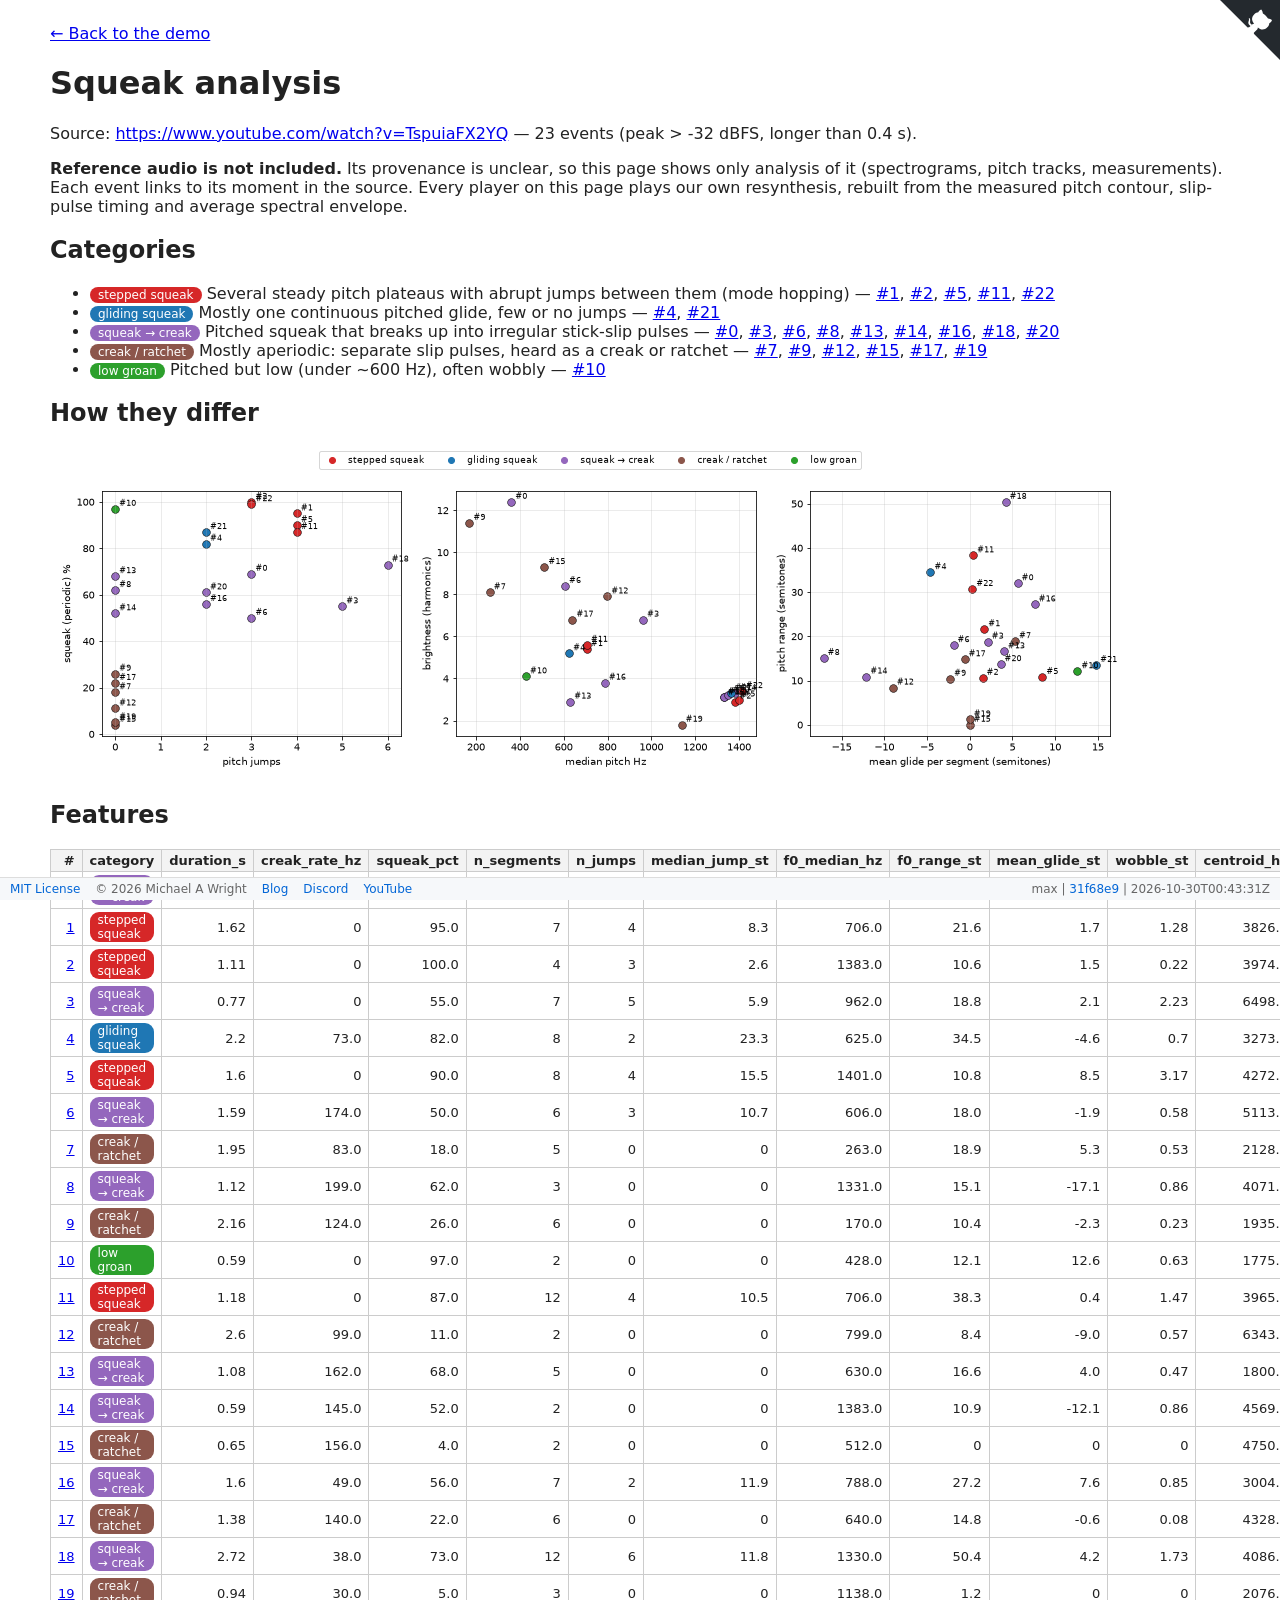
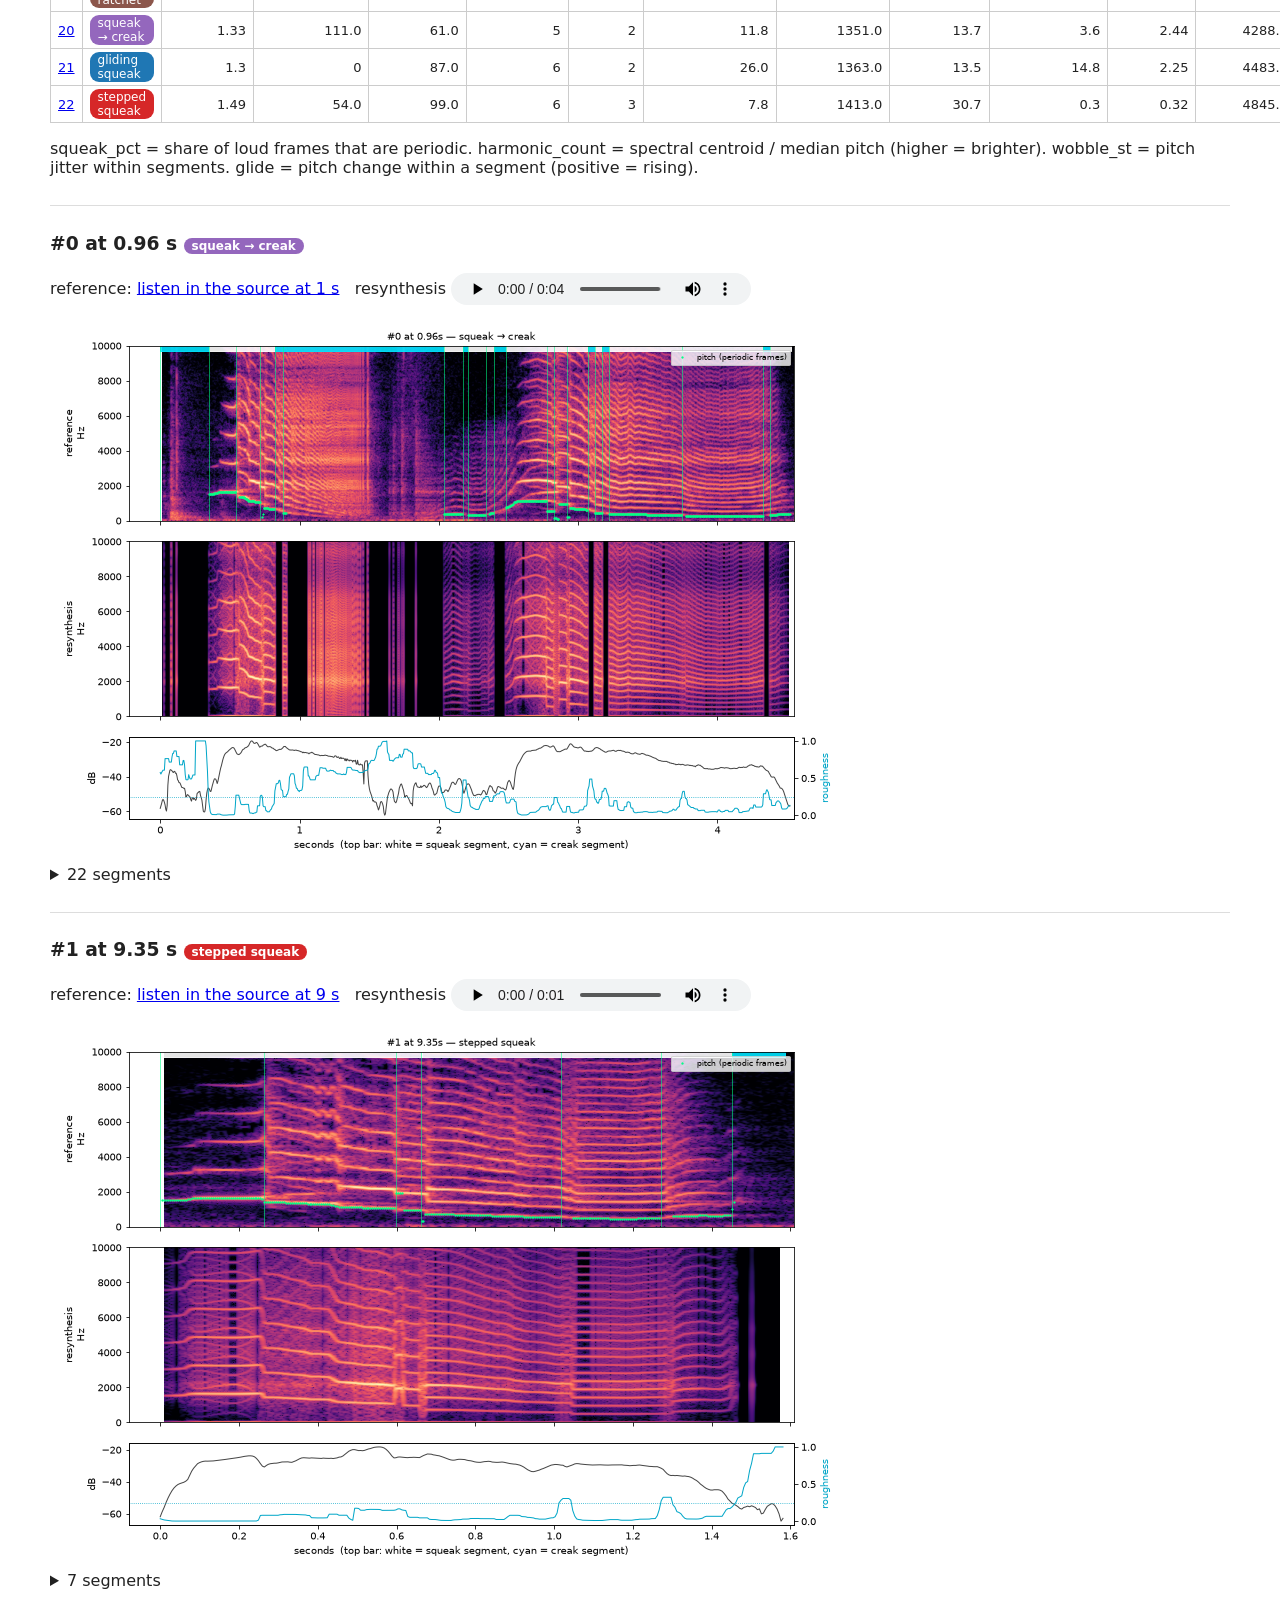
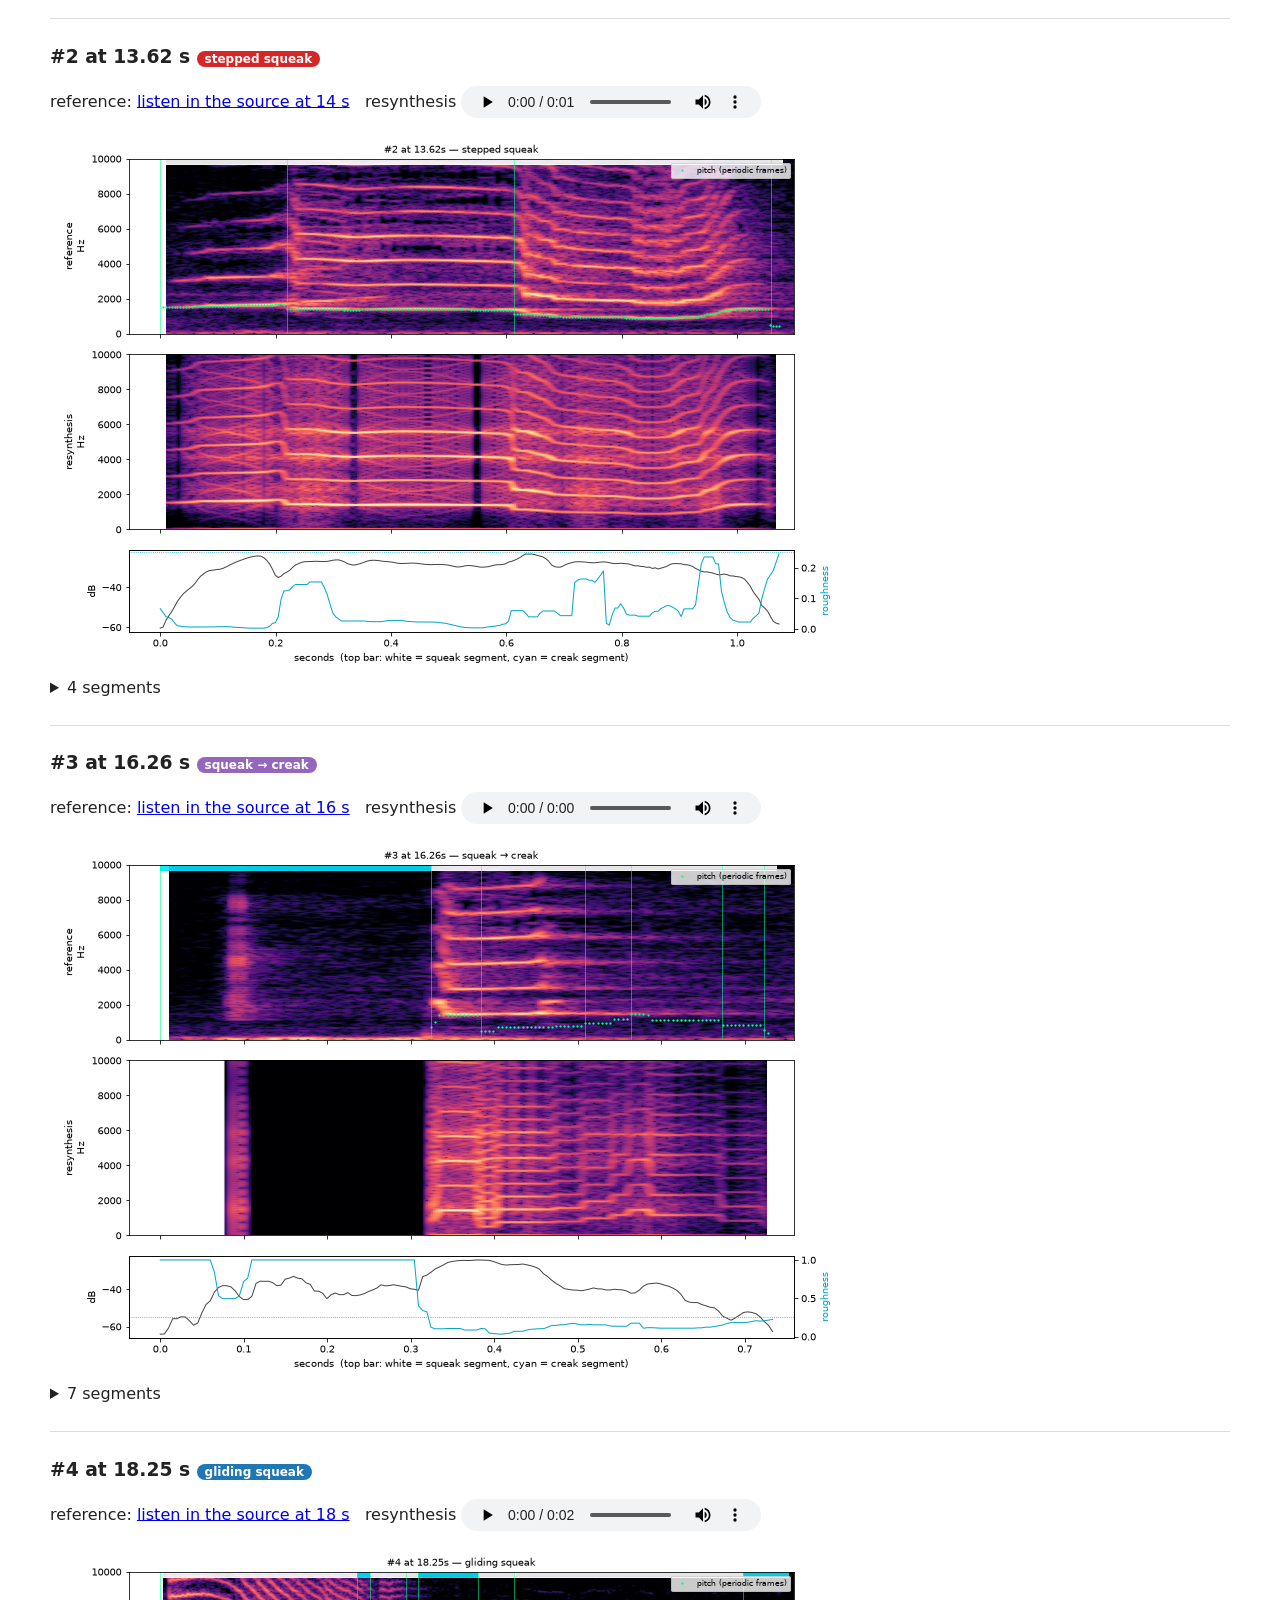
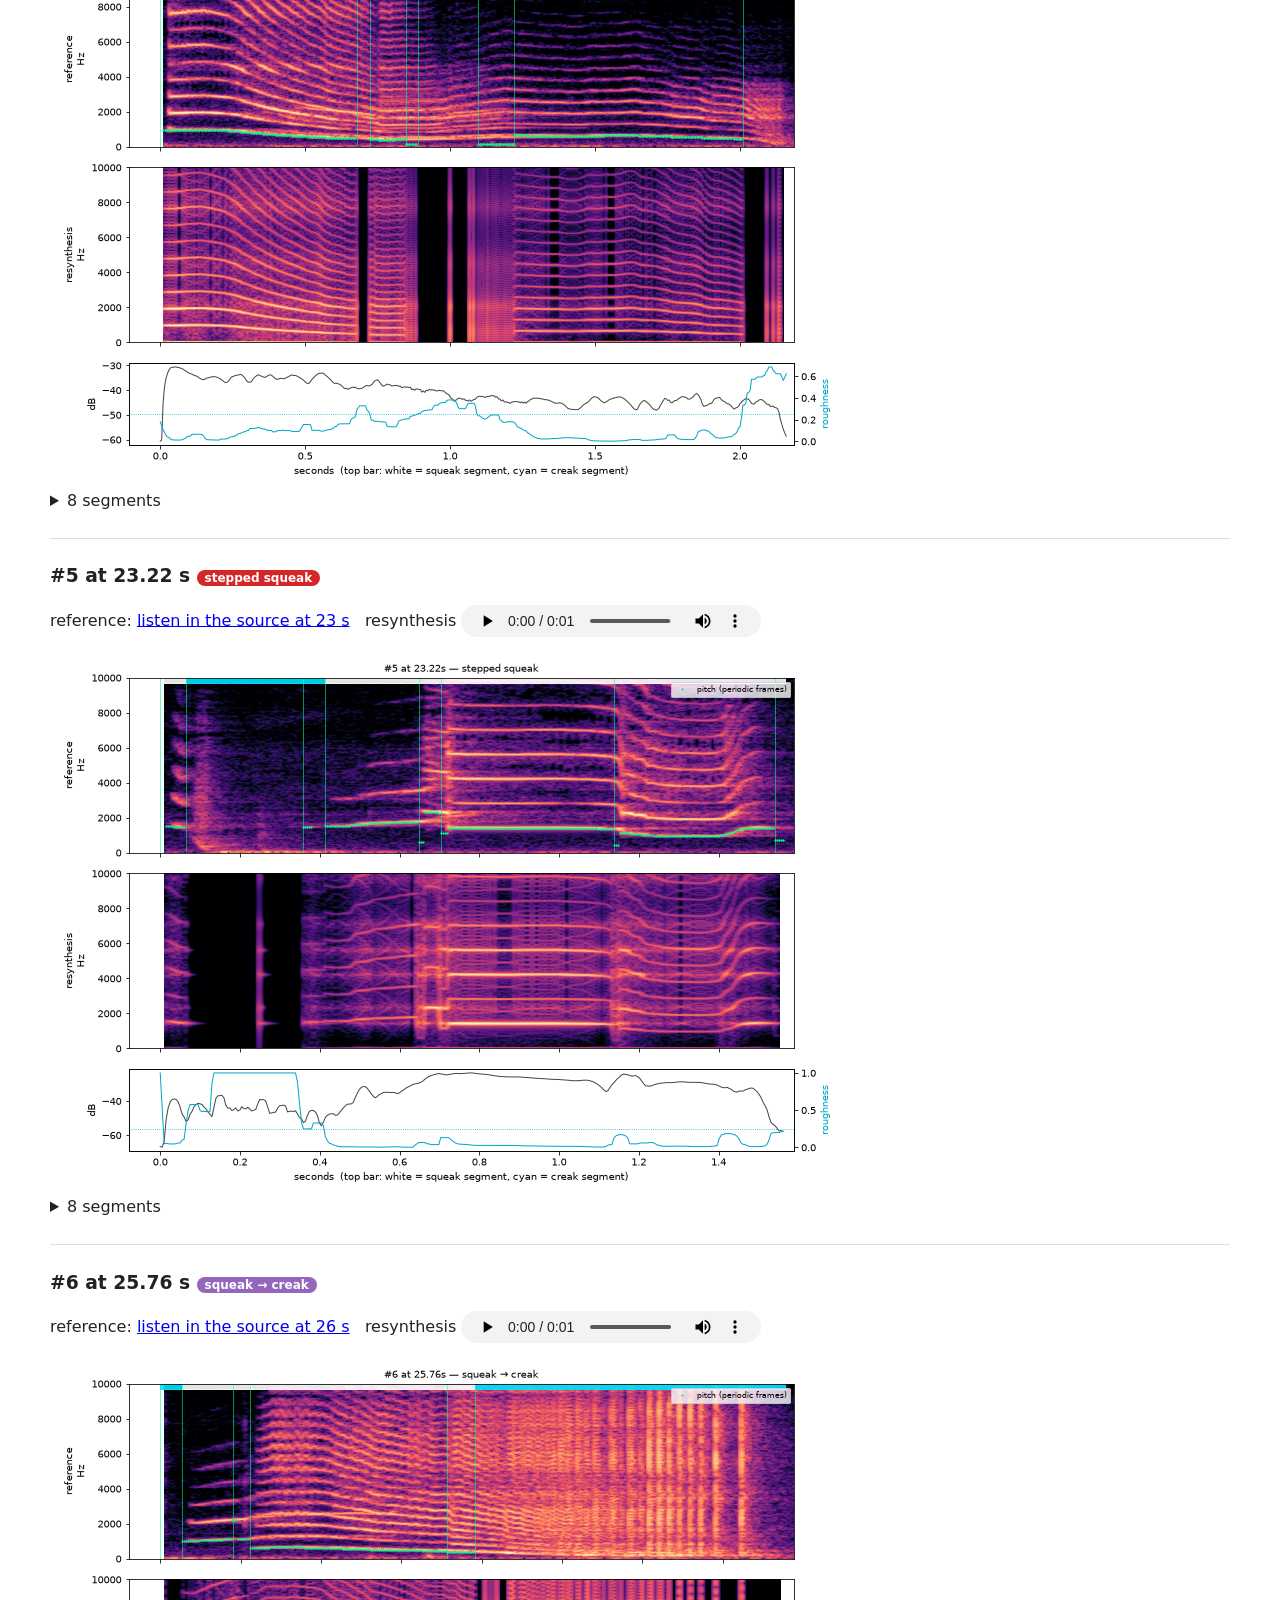
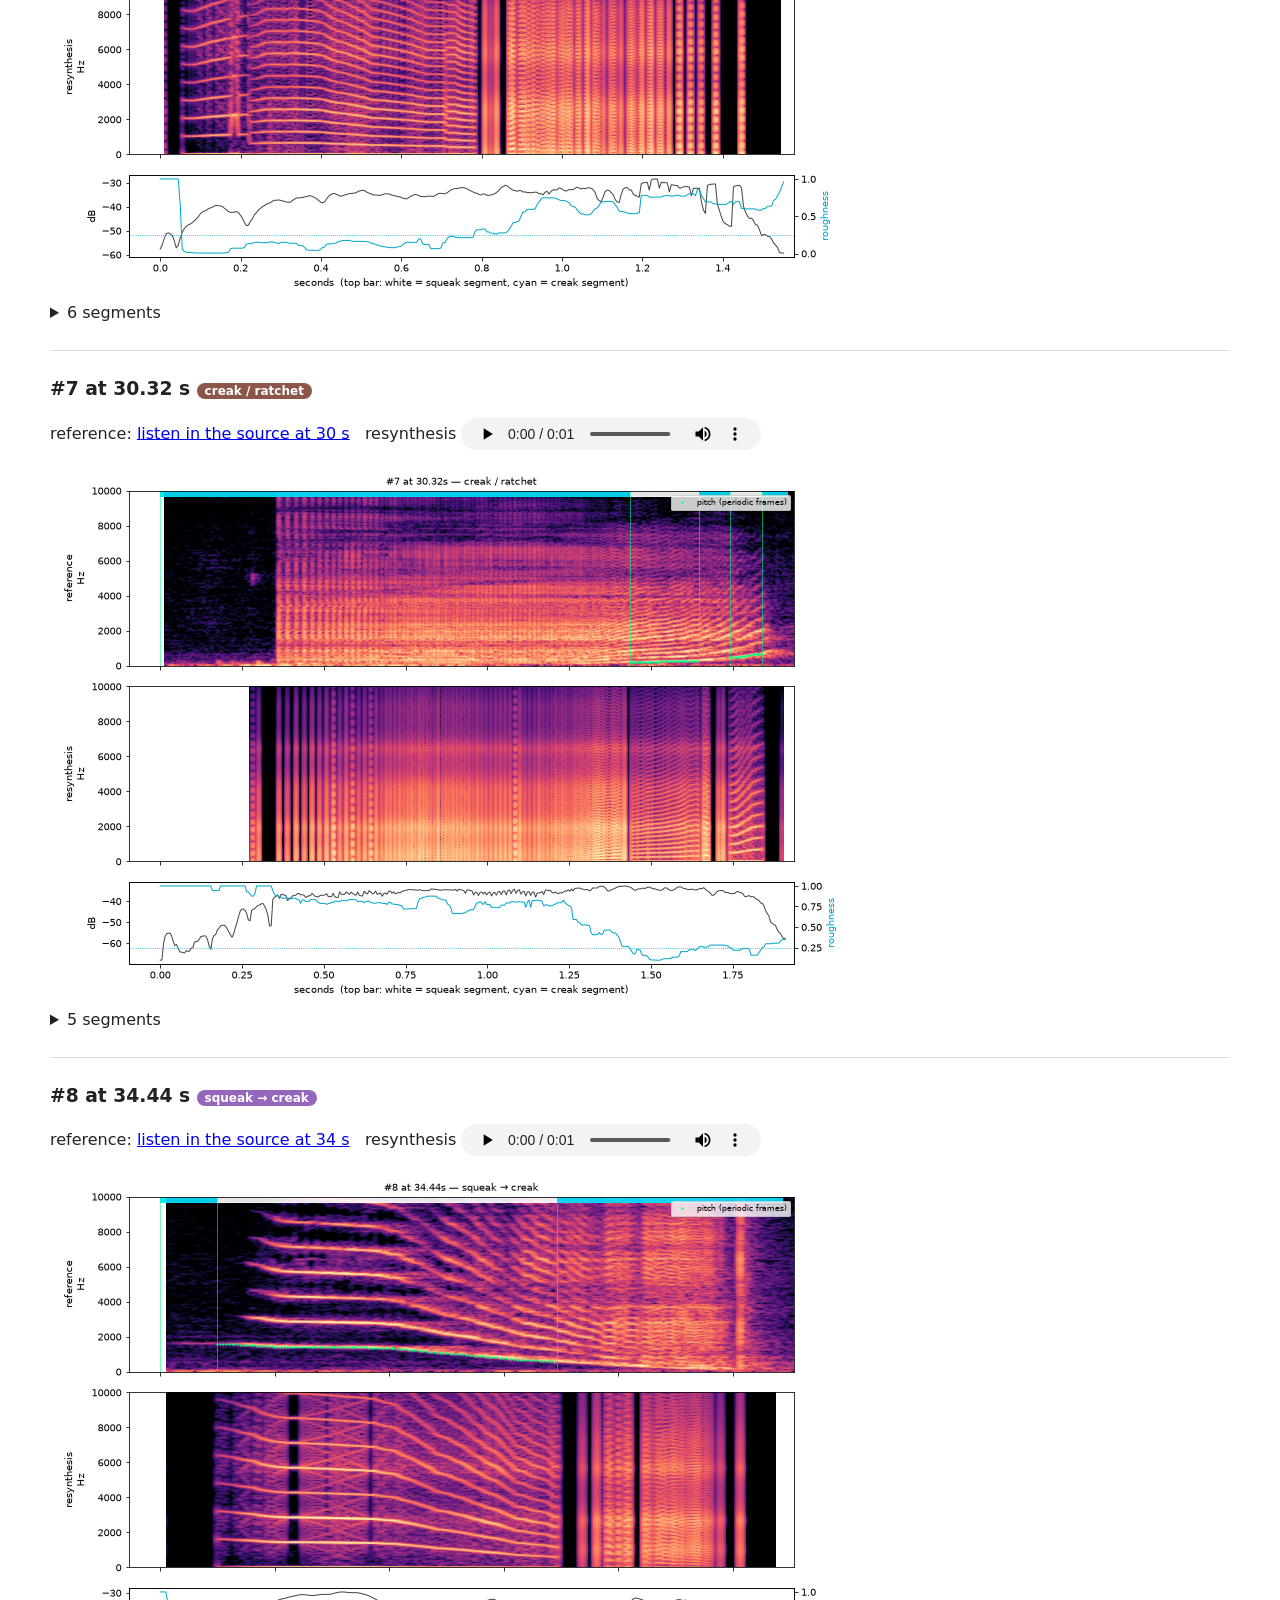
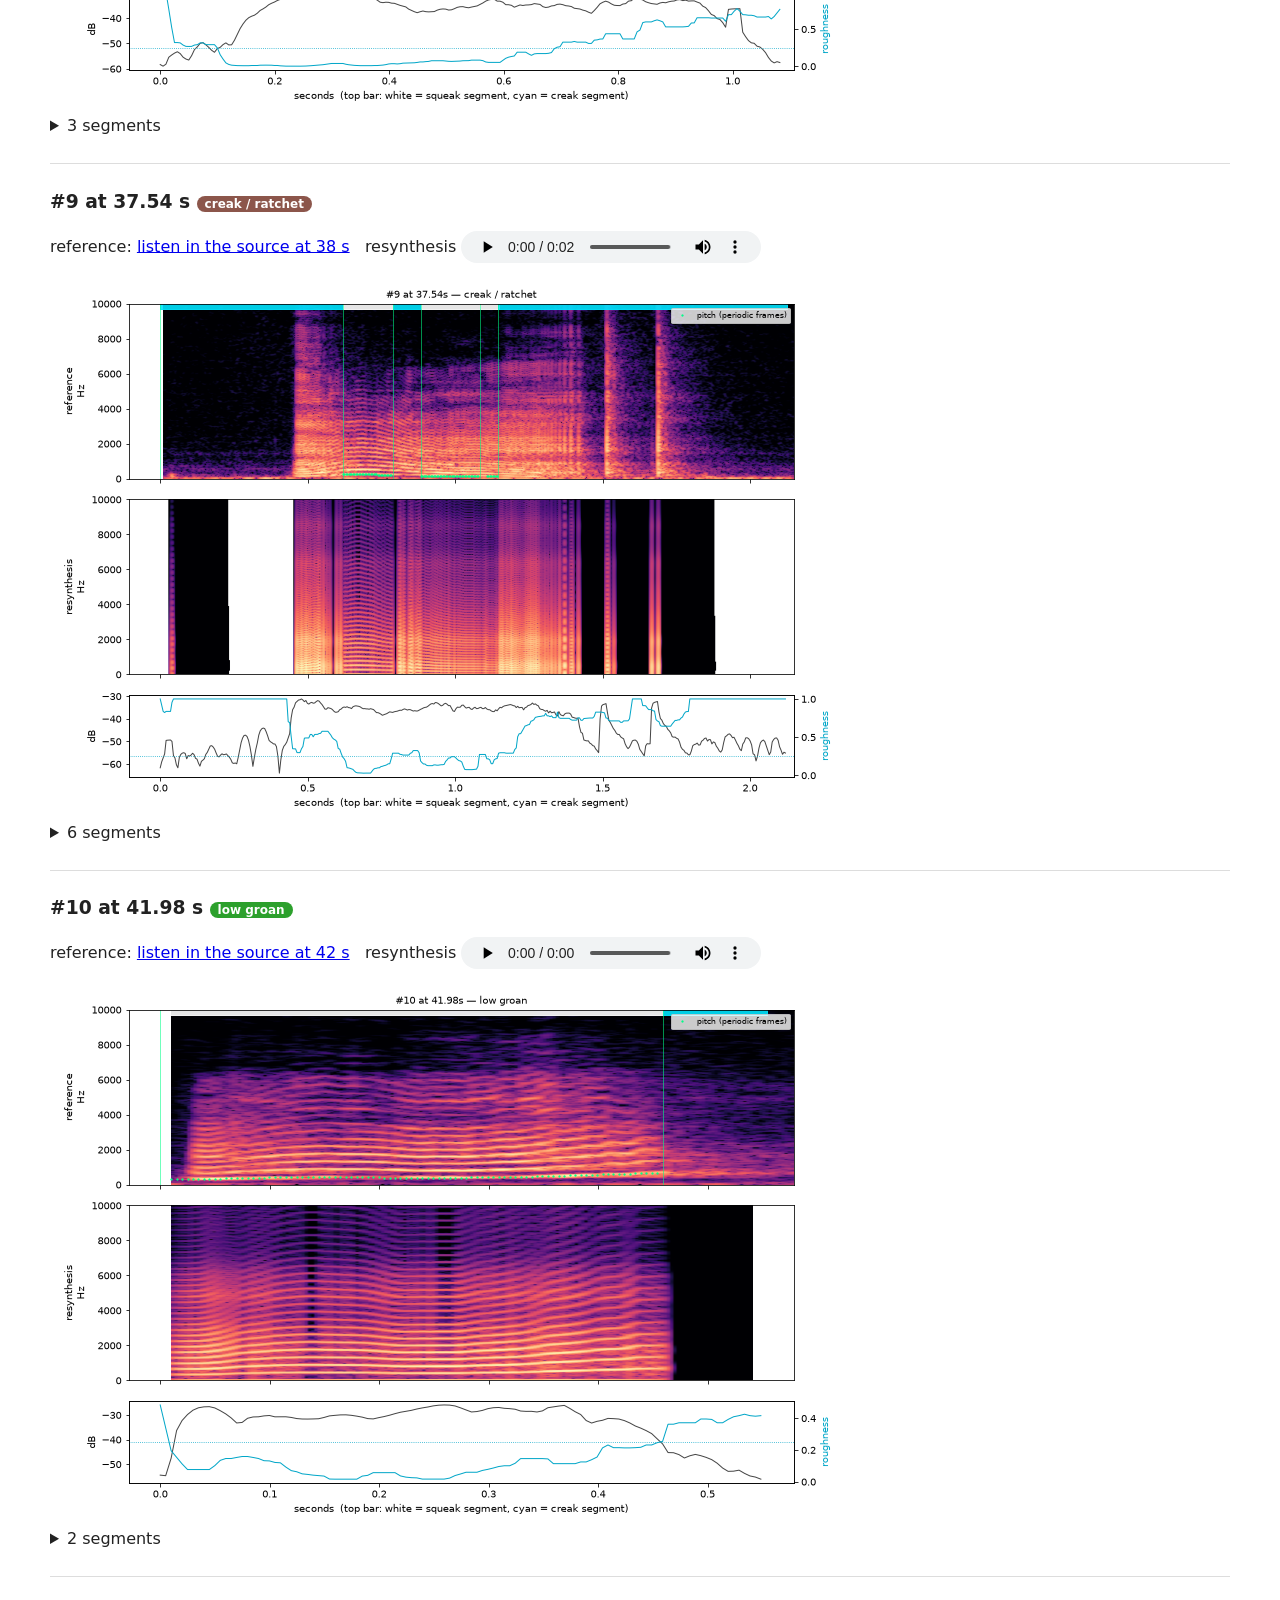
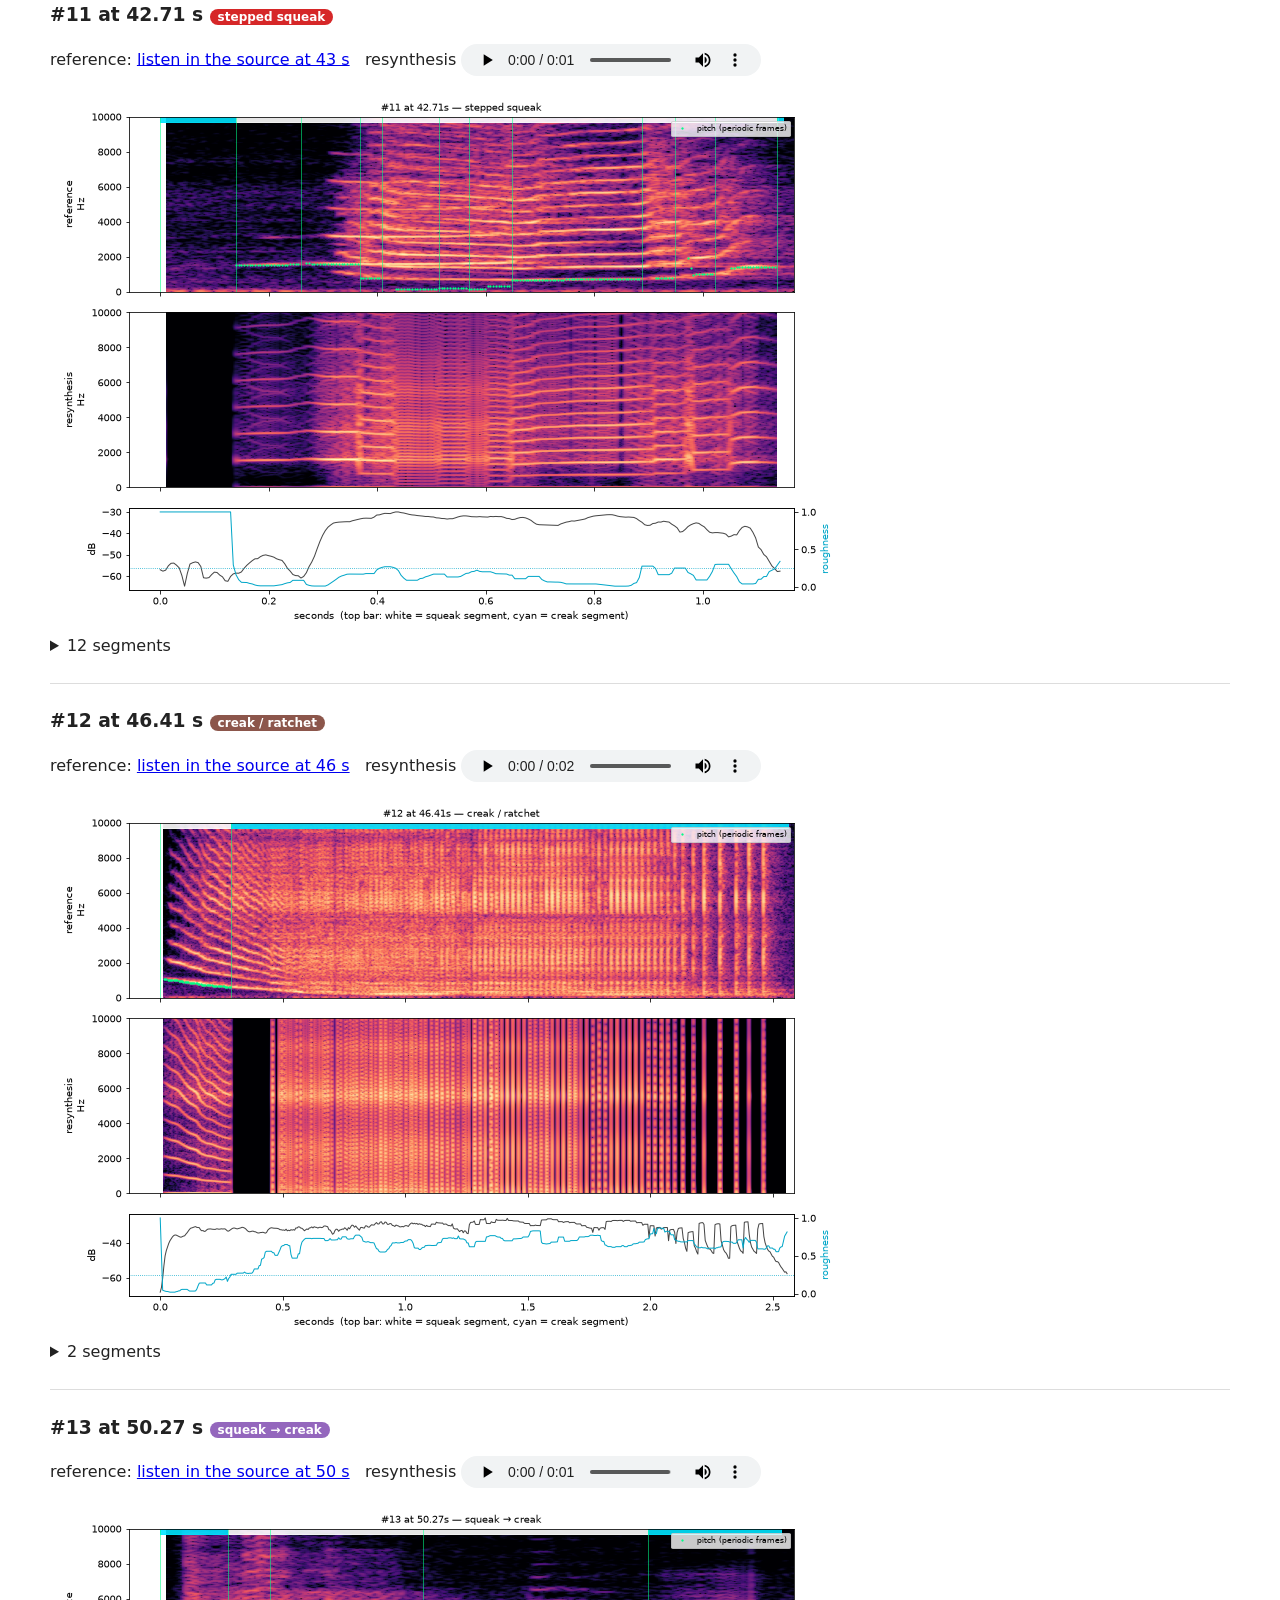
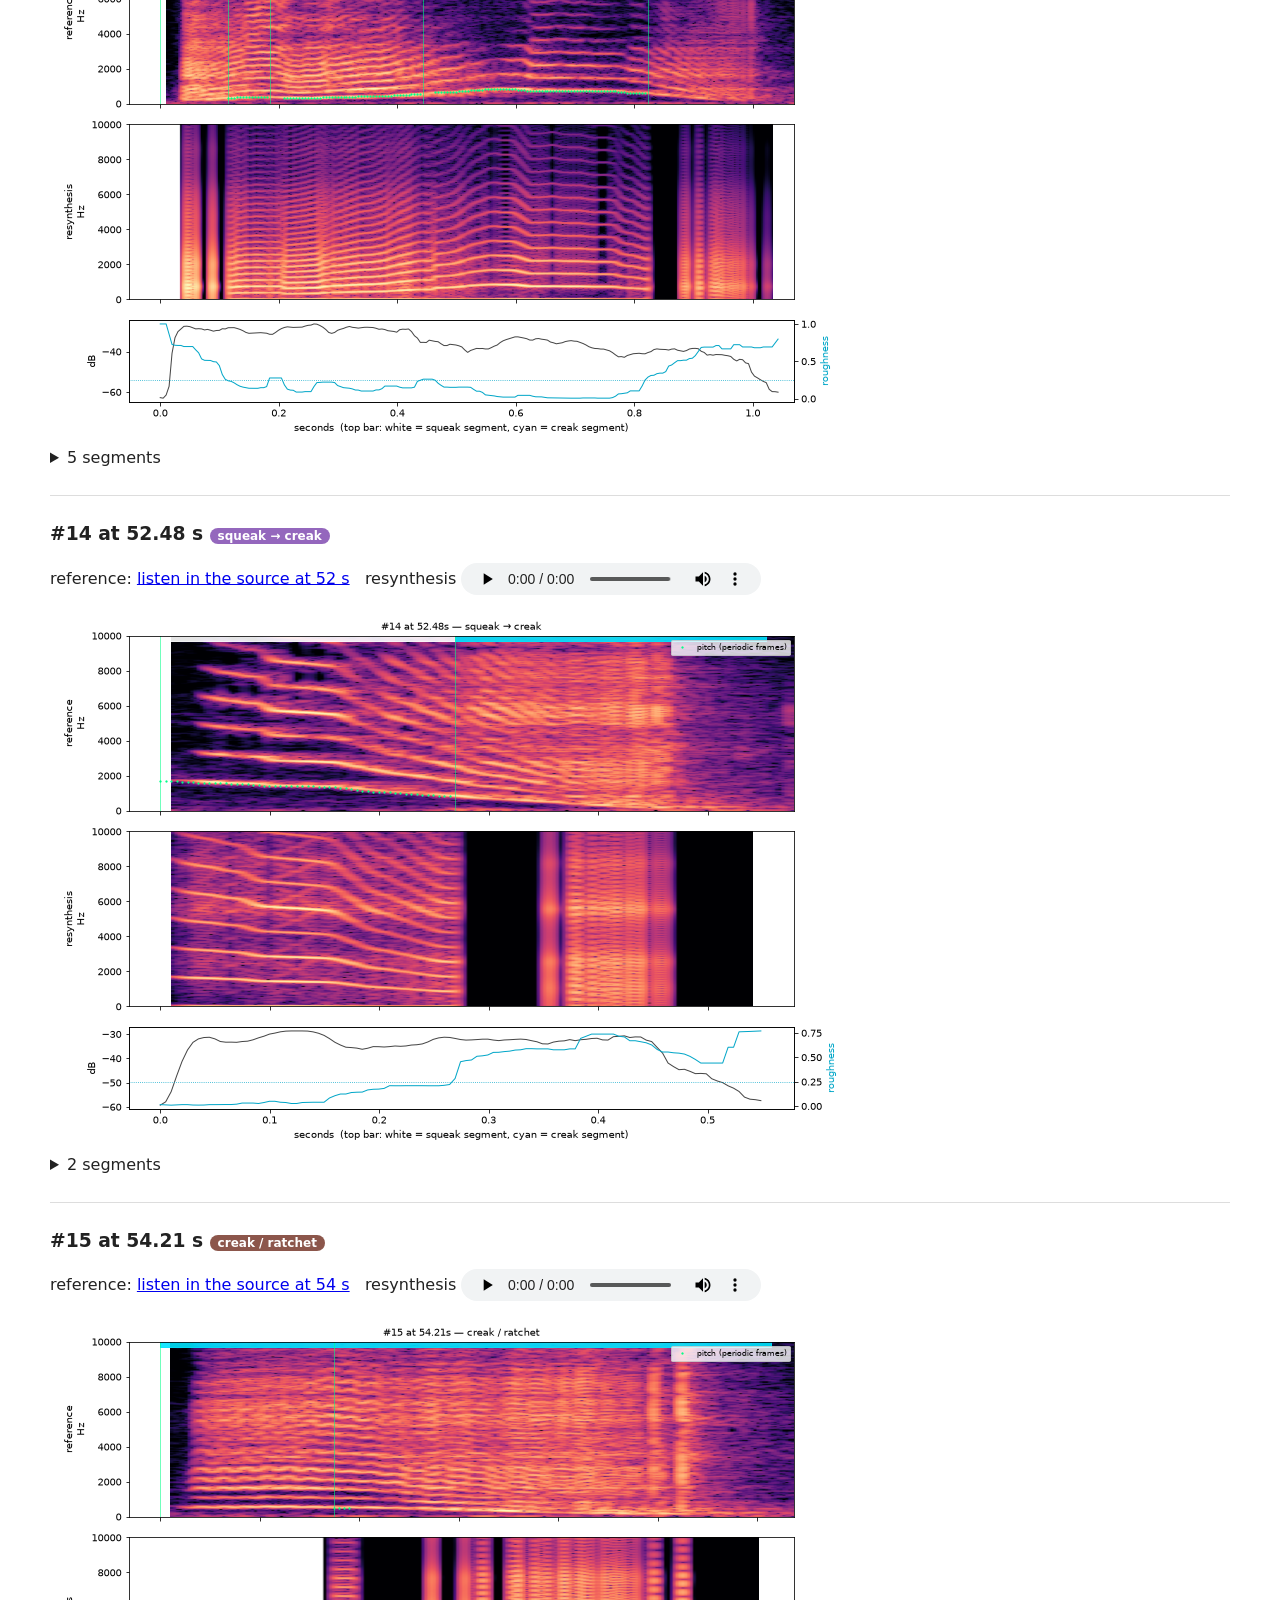
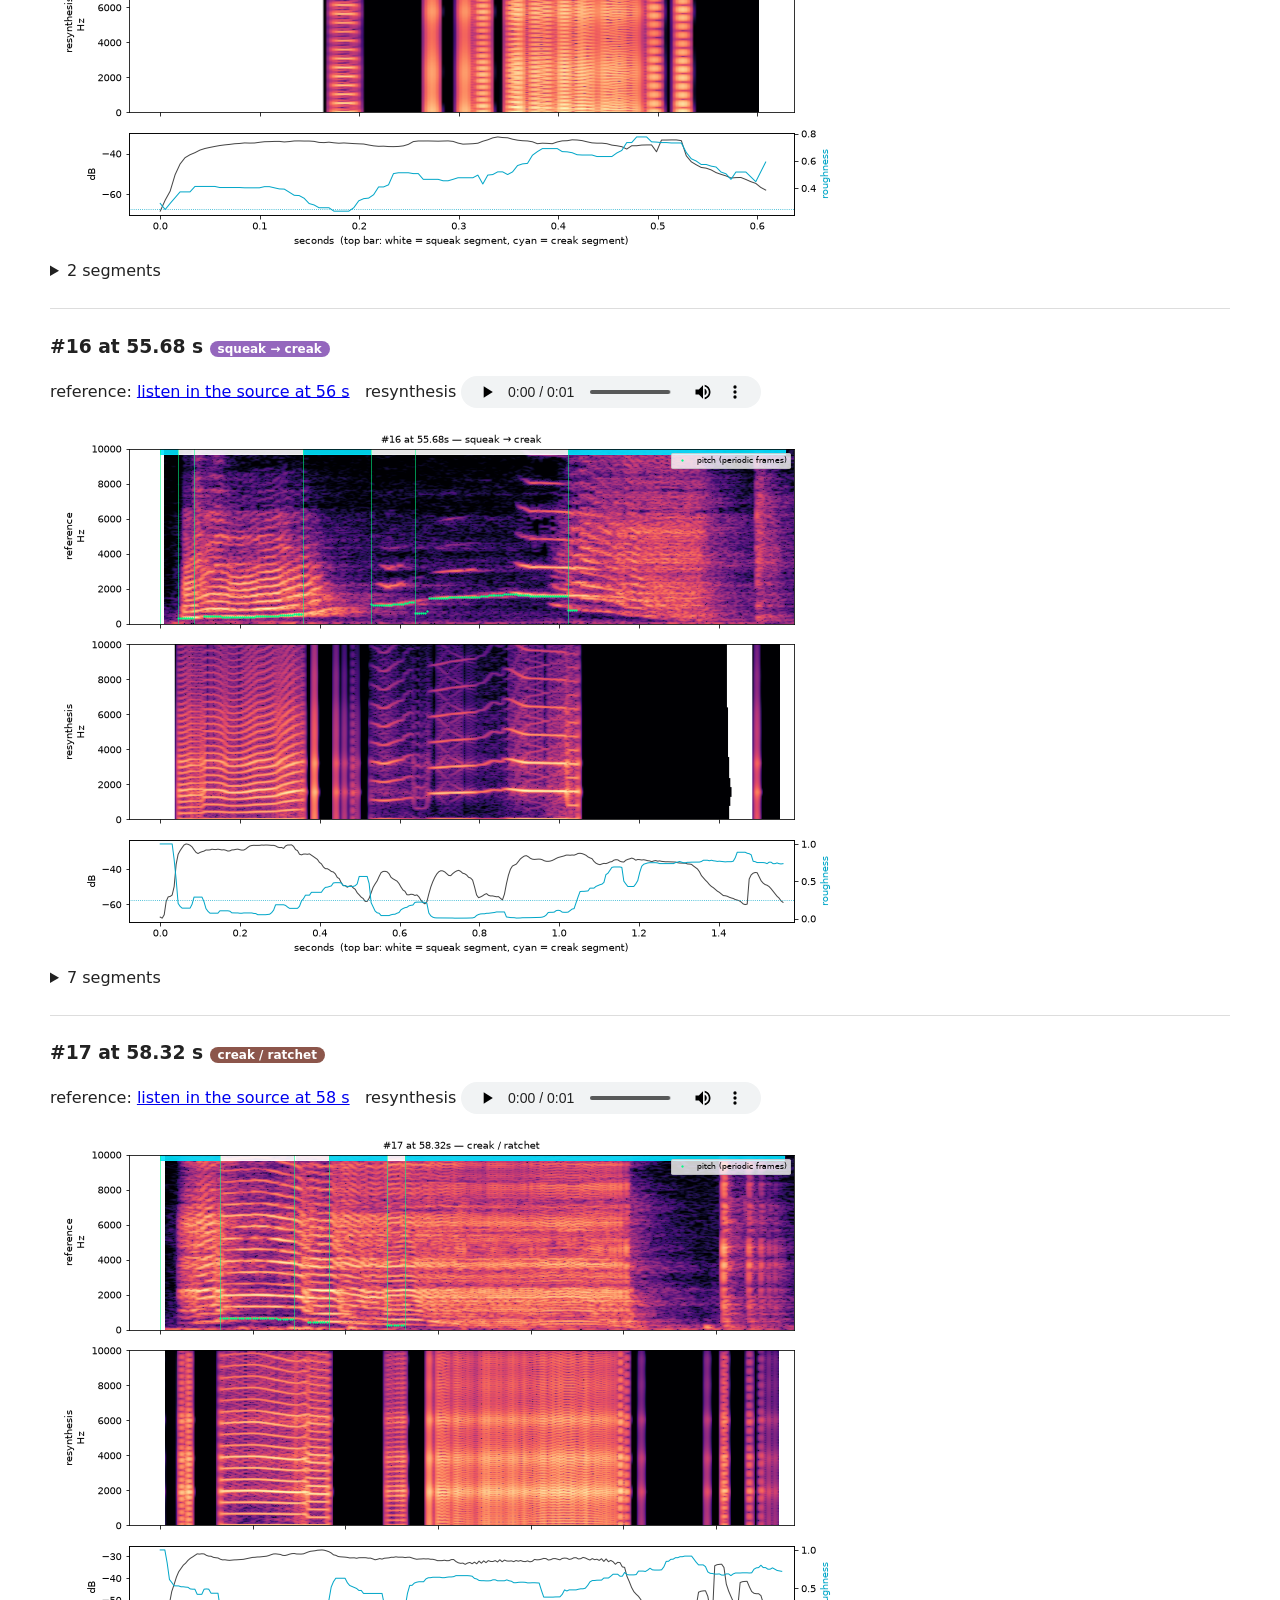
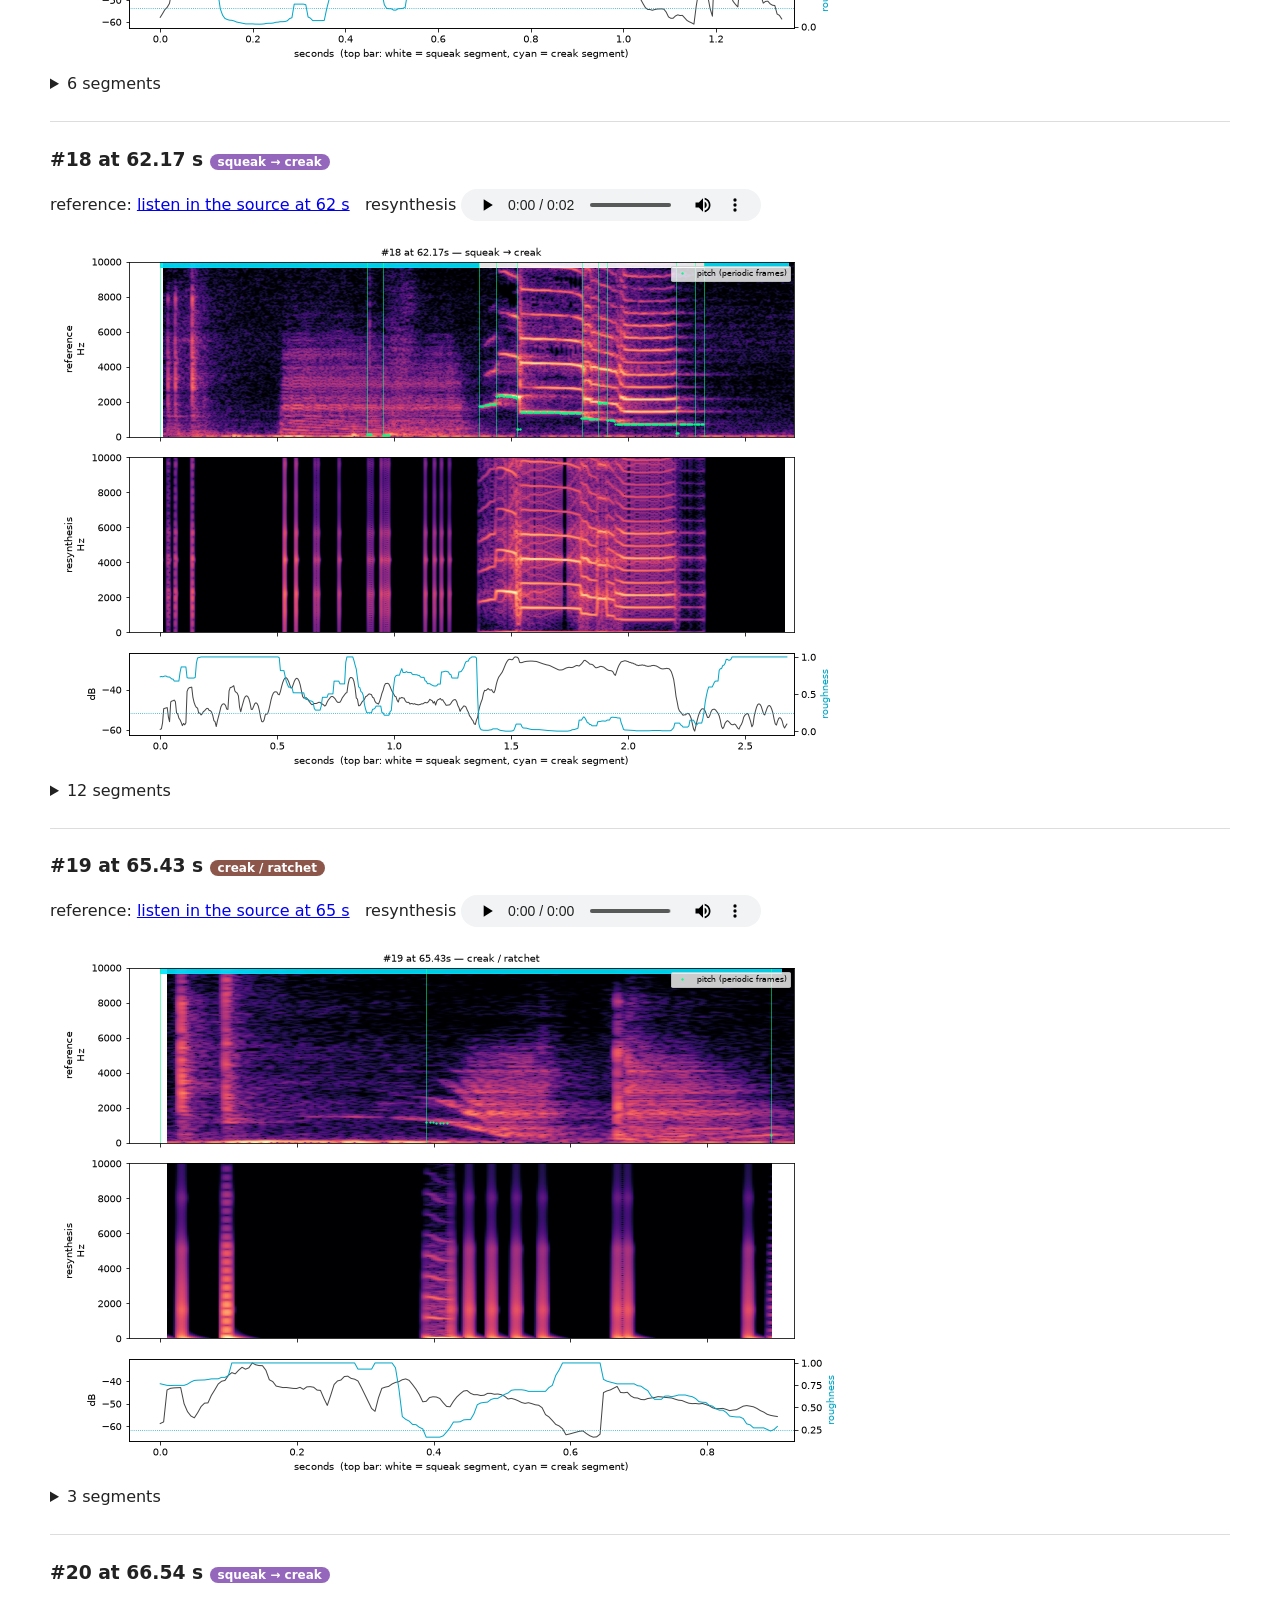
==== commit 65407f52: "Publish demo site from 31f68e9" ====
--- a/analysis/index.html
+++ b/analysis/index.html
@@ -3,7 +3,19 @@
 table{border-collapse:collapse;font-size:13px}td,th{border:1px solid #ccc;padding:3px 7px;text-align:right}
 th{background:#f3f3f3}td.l{text-align:left}.chip{display:inline-block;padding:1px 8px;border-radius:9px;color:#fff;font-size:12px}
 .ev{border-top:1px solid #ddd;margin-top:28px;padding-top:8px}audio{height:32px;vertical-align:middle}
-img{max-width:100%}code{background:#f3f3f3;padding:1px 4px}</style></head><body><p><a href='../index.html'>← Back to the demo</a></p>
+img{max-width:100%}code{background:#f3f3f3;padding:1px 4px}</style><style>
+.github-corner{position:fixed;top:0;right:0;z-index:1000}
+.github-corner svg{fill:#24292e;color:#fff;width:60px;height:60px}
+.github-corner:hover .octo-arm{animation:octocat-wave 560ms ease-in-out}
+@keyframes octocat-wave{0%,100%{transform:rotate(0)}20%,60%{transform:rotate(-25deg)}40%,80%{transform:rotate(10deg)}}
+.app-footer{position:fixed;bottom:0;left:0;right:0;background:#f6f8fa;color:#666;padding:4px 10px;
+  font-size:12px;display:flex;justify-content:space-between;align-items:center;
+  border-top:1px solid #ddd;z-index:100;font-family:system-ui,sans-serif}
+.footer-left,.footer-right{display:flex;gap:15px}
+.app-footer a{color:#0366d6;text-decoration:none}
+.app-footer a:hover{text-decoration:underline}
+body{padding-bottom:40px}
+</style></head><body><a href="https://github.com/softwarewrighter/text-to-sfx-gen" class="github-corner" aria-label="View source on GitHub" target="_blank" rel="noopener"><svg viewBox="0 0 250 250" aria-hidden="true"><path d="M0,0 L115,115 L130,115 L142,142 L250,250 L250,0 Z"></path><path d="M128.3,109.0 C113.8,99.7 119.0,89.6 119.0,89.6 C122.0,82.7 120.5,78.6 120.5,78.6 C119.2,72.0 123.4,76.3 123.4,76.3 C127.3,80.9 125.5,87.3 125.5,87.3 C122.9,97.6 130.6,101.9 134.4,103.2" fill="currentColor" style="transform-origin:130px 106px;" class="octo-arm"></path><path d="M115.0,115.0 C114.9,115.1 118.7,116.5 119.8,115.4 L133.7,101.6 C136.9,99.2 139.9,98.4 142.2,98.6 C133.8,88.0 127.5,74.4 143.8,58.0 C148.5,53.4 154.0,51.2 159.7,51.0 C160.3,49.4 163.2,43.6 171.4,40.1 C171.4,40.1 176.1,42.5 178.8,56.2 C183.1,58.6 187.2,61.8 190.9,65.4 C194.5,69.0 197.7,73.2 200.1,77.6 C213.8,80.2 216.3,84.9 216.3,84.9 C212.7,93.1 206.9,96.0 205.4,96.6 C205.1,102.4 203.0,107.8 198.3,112.5 C181.9,128.9 168.3,122.5 157.7,114.1 C157.9,116.9 156.7,120.9 152.7,124.9 L141.0,136.5 C139.8,137.7 141.6,141.9 141.8,141.8 Z" fill="currentColor" class="octo-body"></path></svg></a><p><a href='../index.html'>← Back to the demo</a></p>
 <h1>Squeak analysis</h1><p>Source: <a href='https://www.youtube.com/watch?v=TspuiaFX2YQ'>https://www.youtube.com/watch?v=TspuiaFX2YQ</a> — 23 events
 (peak &gt; -32 dBFS, longer than 0.4 s).</p><p><b>Reference audio is not included.</b> Its provenance is unclear, so this page shows only analysis of it (spectrograms, pitch tracks, measurements). Each event links to its moment in the source. Every player on this page plays our own resynthesis, rebuilt from the measured pitch contour, slip-pulse timing and average spectral envelope.</p>
 <h2>Categories</h2><ul>
@@ -199,4 +211,13 @@
 <details><summary>6 segments</summary><table>
 <tr><th>start s</th><th>dur s</th><th>type</th><th>f0 start</th><th>f0 end</th><th>roughness</th><th>level dB</th></tr>
 <tr><td>0.0</td><td>0.289</td><td class='l'>squeak</td><td>400.3</td><td>397.1</td><td>0.068</td><td>-41.2</td></tr><tr><td>0.289</td><td>0.16</td><td class='l'>creak</td><td></td><td></td><td>0.529</td><td>-48.6</td></tr><tr><td>0.449</td><td>0.13</td><td class='l'>squeak</td><td>1545.7</td><td>1868.3</td><td>0.019</td><td>-38.4</td></tr><tr><td>0.579</td><td>0.045</td><td class='l'>squeak</td><td>1050.6</td><td>2204.7</td><td>0.076</td><td>-41.9</td></tr><tr><td>0.624</td><td>0.13</td><td class='l'>squeak</td><td>2495.3</td><td>2246.3</td><td>0.022</td><td>-26.3</td></tr><tr><td>0.753</td><td>0.703</td><td class='l'>squeak</td><td>1414.9</td><td>1415.6</td><td>0.009</td><td>-28.6</td></tr></table></details></div>
-</body></html>+<footer class="app-footer">
+  <div class="footer-left">
+    <a href="https://github.com/softwarewrighter/text-to-sfx-gen/blob/main/LICENSE">MIT License</a>
+    <span>&copy; 2026 Michael A Wright</span>
+    <a href="https://software-wrighter-lab.github.io/">Blog</a>
+    <a href="https://discord.com/invite/Ctzk5uHggZ">Discord</a>
+    <a href="https://www.youtube.com/@SoftwareWrighter">YouTube</a>
+  </div>
+  <div class="footer-right"><span>max | <a href="https://github.com/softwarewrighter/text-to-sfx-gen/commit/31f68e947744ef1d4b23e7f4cfa27a1973de42e2">31f68e9</a> | 2026-10-30T00:43:31Z</span></div>
+</footer></body></html>
